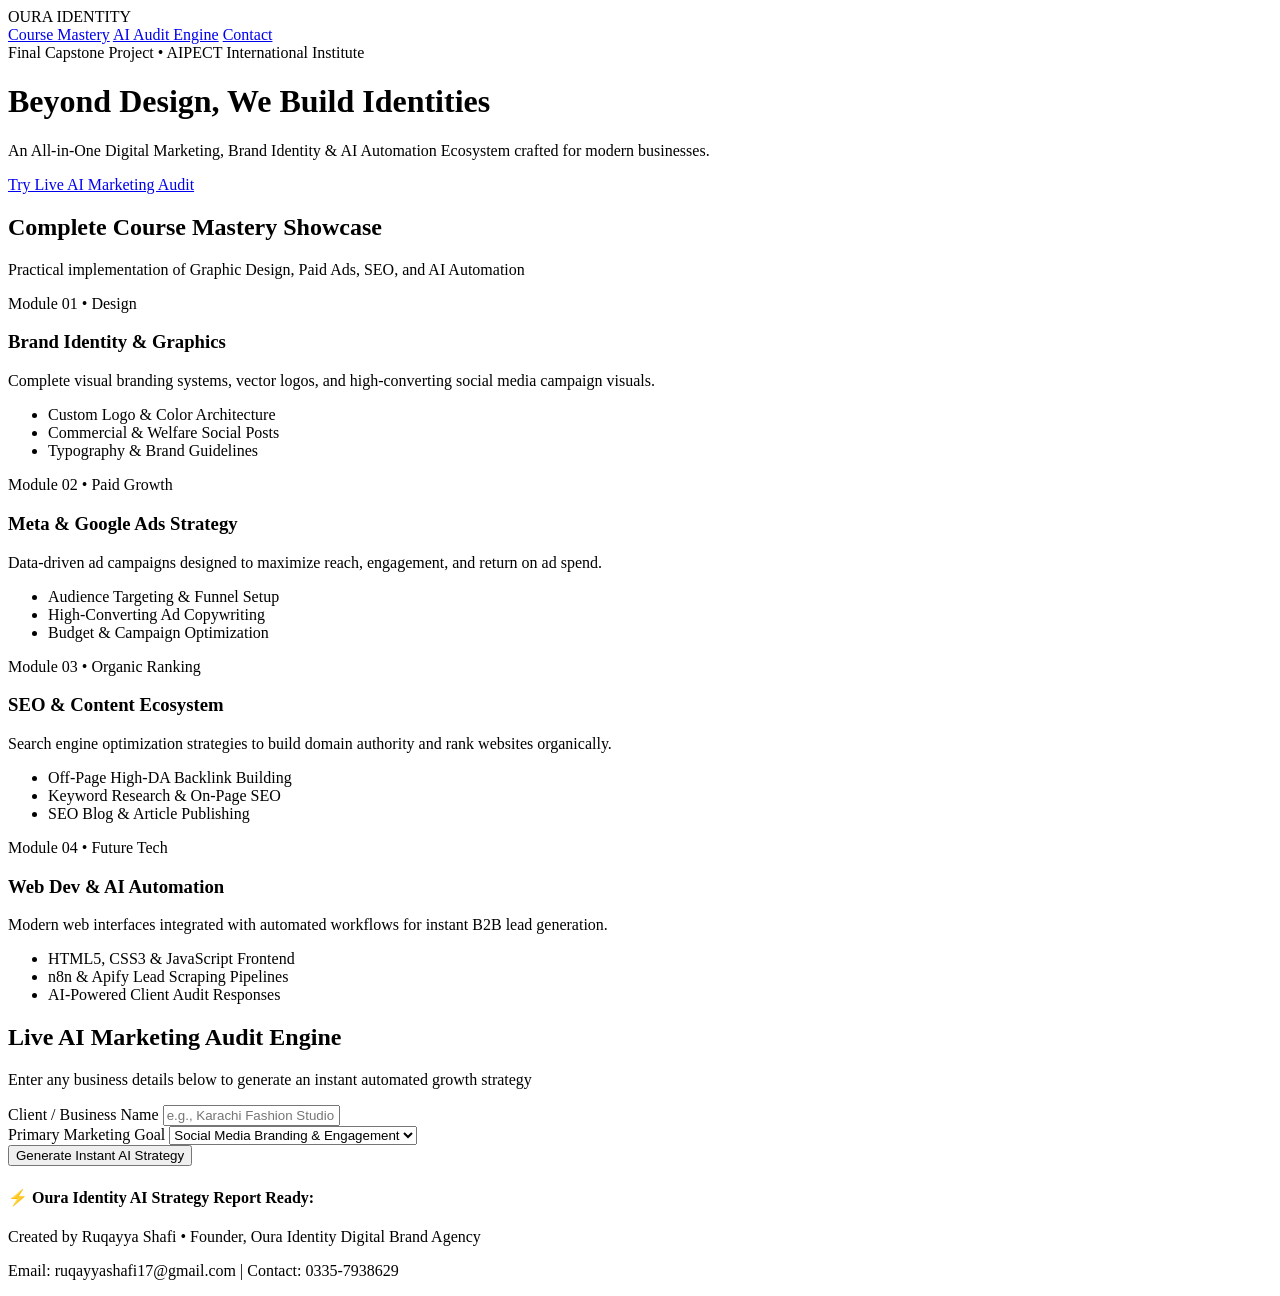
==== index.html @ 6e925e7f "Add initial HTML structure for Oura Identity website This is a complete HTML structure for the Oura " ====
<!DOCTYPE html>
<html lang="en">
<head>
    <meta charset="UTF-8">
    <meta name="viewport" content="width=device-width, initial-scale=1.0">
    <title>Oura Identity | Smart AI & Digital Growth Hub</title>
    <link rel="stylesheet" href="style.css">
</head>
<body>

    <header>
        <div class="logo">OURA <span>IDENTITY</span></div>
        <nav>
            <a href="#modules">Course Mastery</a>
            <a href="#ai-engine">AI Audit Engine</a>
            <a href="#contact">Contact</a>
        </nav>
    </header>

    <div class="hero">
        <div class="badge">Final Capstone Project • AIPECT International Institute</div>
        <h1>Beyond Design, We Build <span>Identities</span></h1>
        <p>An All-in-One Digital Marketing, Brand Identity & AI Automation Ecosystem crafted for modern businesses.</p>
        <a href="#ai-engine" class="btn">Try Live AI Marketing Audit</a>
    </div>

    <section id="modules">
        <div class="section-title">
            <h2>Complete Course Mastery Showcase</h2>
            <p>Practical implementation of Graphic Design, Paid Ads, SEO, and AI Automation</p>
        </div>
        <div class="grid">
            <div class="card">
                <span class="card-tag">Module 01 • Design</span>
                <h3>Brand Identity & Graphics</h3>
                <p>Complete visual branding systems, vector logos, and high-converting social media campaign visuals.</p>
                <ul>
                    <li>Custom Logo & Color Architecture</li>
                    <li>Commercial & Welfare Social Posts</li>
                    <li>Typography & Brand Guidelines</li>
                </ul>
            </div>

            <div class="card">
                <span class="card-tag">Module 02 • Paid Growth</span>
                <h3>Meta & Google Ads Strategy</h3>
                <p>Data-driven ad campaigns designed to maximize reach, engagement, and return on ad spend.</p>
                <ul>
                    <li>Audience Targeting & Funnel Setup</li>
                    <li>High-Converting Ad Copywriting</li>
                    <li>Budget & Campaign Optimization</li>
                </ul>
            </div>

            <div class="card">
                <span class="card-tag">Module 03 • Organic Ranking</span>
                <h3>SEO & Content Ecosystem</h3>
                <p>Search engine optimization strategies to build domain authority and rank websites organically.</p>
                <ul>
                    <li>Off-Page High-DA Backlink Building</li>
                    <li>Keyword Research & On-Page SEO</li>
                    <li>SEO Blog & Article Publishing</li>
                </ul>
            </div>

            <div class="card">
                <span class="card-tag">Module 04 • Future Tech</span>
                <h3>Web Dev & AI Automation</h3>
                <p>Modern web interfaces integrated with automated workflows for instant B2B lead generation.</p>
                <ul>
                    <li>HTML5, CSS3 & JavaScript Frontend</li>
                    <li>n8n & Apify Lead Scraping Pipelines</li>
                    <li>AI-Powered Client Audit Responses</li>
                </ul>
            </div>
        </div>
    </section>

    <section id="ai-engine">
        <div class="section-title">
            <h2>Live AI Marketing Audit Engine</h2>
            <p>Enter any business details below to generate an instant automated growth strategy</p>
        </div>
        <div class="audit-box">
            <form id="auditForm">
                <div class="form-group">
                    <label>Client / Business Name</label>
                    <input type="text" id="bizName" placeholder="e.g., Karachi Fashion Studio" required>
                </div>
                <div class="form-group">
                    <label>Primary Marketing Goal</label>
                    <select id="bizGoal">
                        <option value="Social Media Branding & Engagement">Social Media Branding & Engagement</option>
                        <option value="Google Ranking & SEO Traffic">Google Ranking & SEO Traffic</option>
                        <option value="Lead Generation via Paid Ads">Lead Generation via Paid Ads</option>
                        <option value="AI Workflow & Customer Automation">AI Workflow & Customer Automation</option>
                    </select>
                </div>
                <button type="submit" class="btn full-btn">Generate Instant AI Strategy</button>
            </form>

            <div id="ai-result">
                <h4>⚡ Oura Identity AI Strategy Report Ready:</h4>
                <p id="resultText"></p>
            </div>
        </div>
    </section>

    <footer id="contact">
        <p>Created by <span>Ruqayya Shafi</span> • Founder, Oura Identity Digital Brand Agency</p>
        <p class="footer-sub">Email: ruqayyashafi17@gmail.com | Contact: 0335-7938629</p>
    </footer>

    <script src="script.js"></script>
</body>
</html>
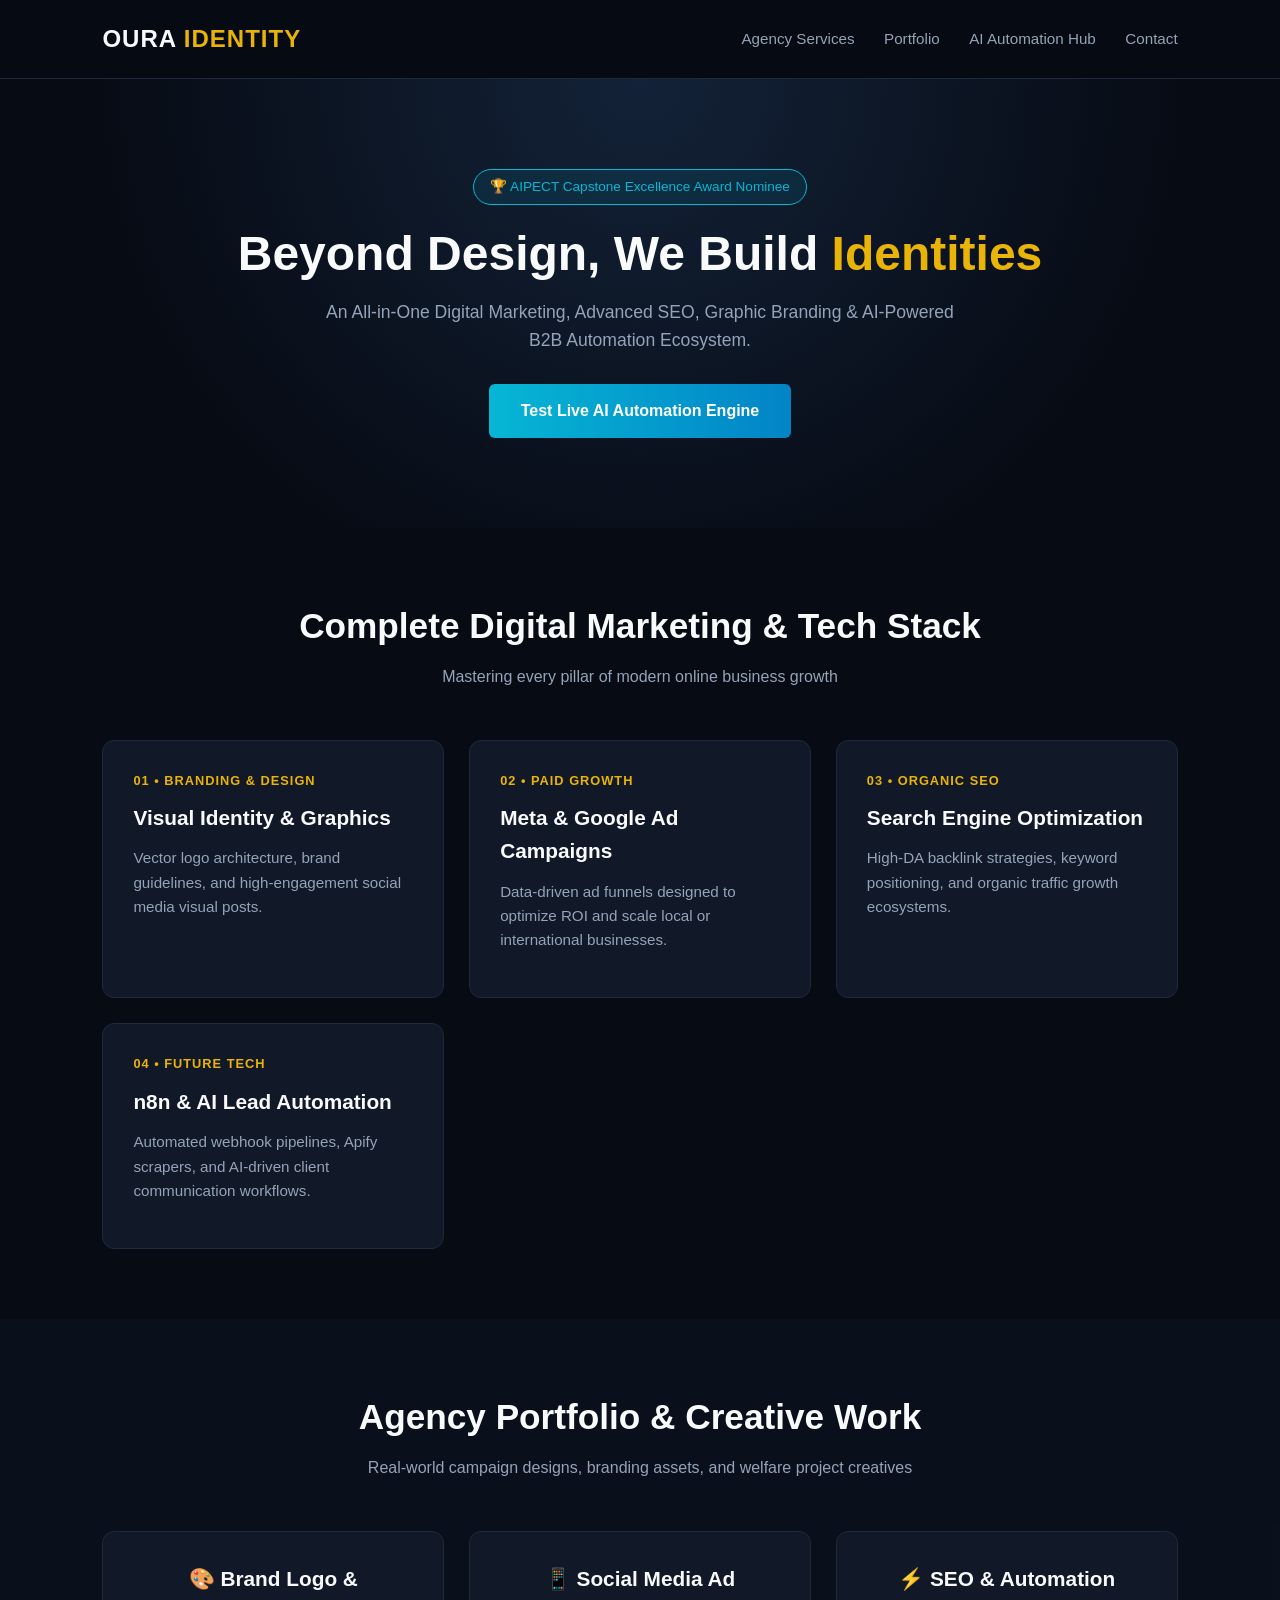
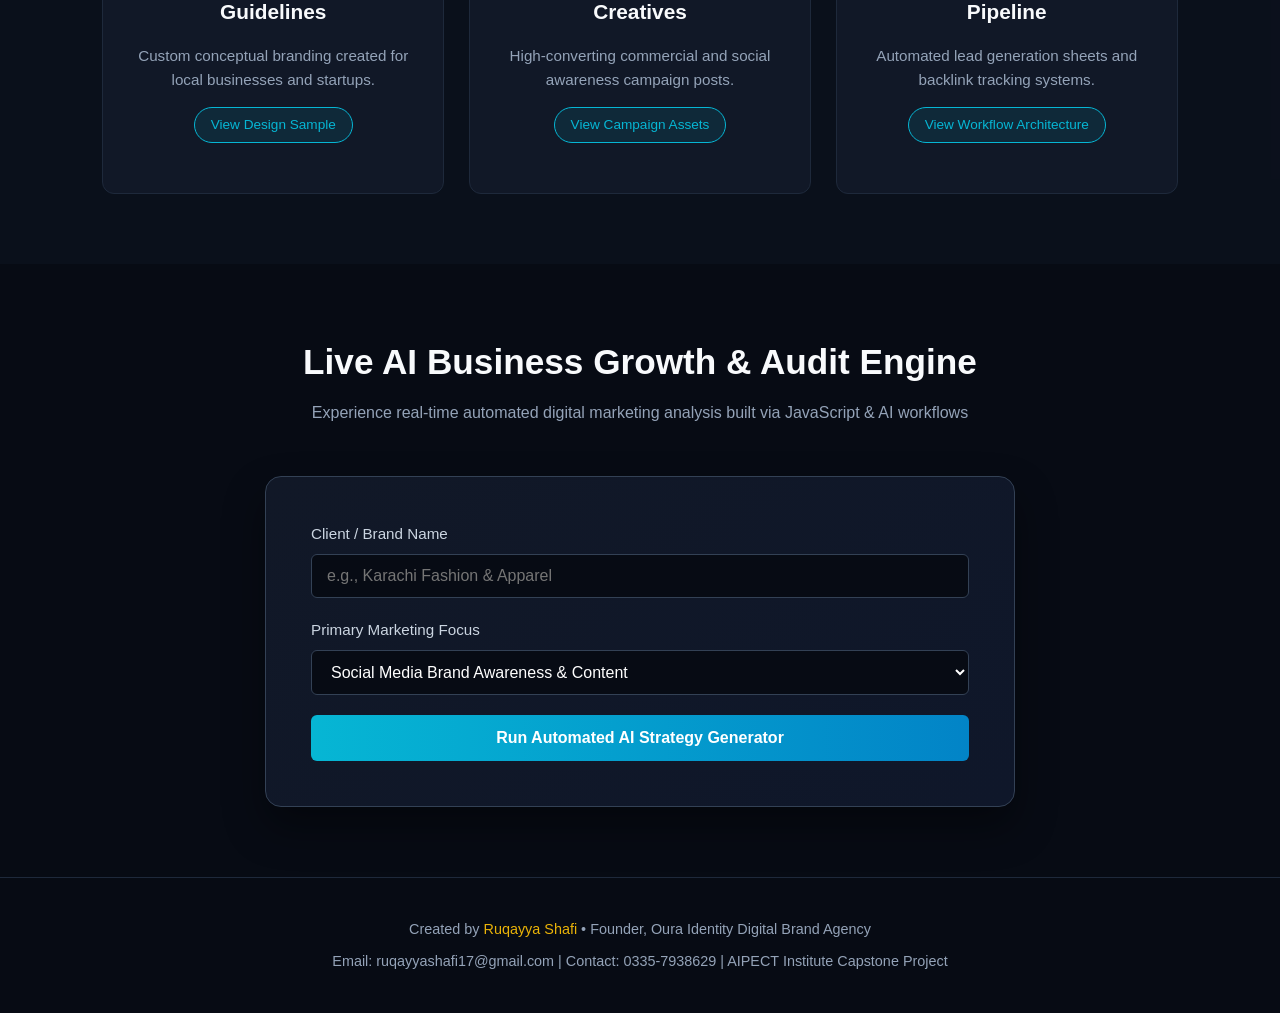
==== commit b842bfc6: "Revise index.html for updated branding and services" ====
--- a/index.html
+++ b/index.html
@@ -11,96 +11,101 @@
     <header>
         <div class="logo">OURA <span>IDENTITY</span></div>
         <nav>
-            <a href="#modules">Course Mastery</a>
-            <a href="#ai-engine">AI Audit Engine</a>
+            <a href="#services">Agency Services</a>
+            <a href="#portfolio">Portfolio</a>
+            <a href="#ai-engine">AI Automation Hub</a>
             <a href="#contact">Contact</a>
         </nav>
     </header>
 
     <div class="hero">
-        <div class="badge">Final Capstone Project • AIPECT International Institute</div>
+        <div class="badge">🏆 AIPECT Capstone Excellence Award Nominee</div>
         <h1>Beyond Design, We Build <span>Identities</span></h1>
-        <p>An All-in-One Digital Marketing, Brand Identity & AI Automation Ecosystem crafted for modern businesses.</p>
-        <a href="#ai-engine" class="btn">Try Live AI Marketing Audit</a>
+        <p>An All-in-One Digital Marketing, Advanced SEO, Graphic Branding & AI-Powered B2B Automation Ecosystem.</p>
+        <a href="#ai-engine" class="btn">Test Live AI Automation Engine</a>
     </div>
 
-    <section id="modules">
+    <!-- Services / Course Mastery Section -->
+    <section id="services">
         <div class="section-title">
-            <h2>Complete Course Mastery Showcase</h2>
-            <p>Practical implementation of Graphic Design, Paid Ads, SEO, and AI Automation</p>
+            <h2>Complete Digital Marketing & Tech Stack</h2>
+            <p>Mastering every pillar of modern online business growth</p>
         </div>
         <div class="grid">
             <div class="card">
-                <span class="card-tag">Module 01 • Design</span>
-                <h3>Brand Identity & Graphics</h3>
-                <p>Complete visual branding systems, vector logos, and high-converting social media campaign visuals.</p>
-                <ul>
-                    <li>Custom Logo & Color Architecture</li>
-                    <li>Commercial & Welfare Social Posts</li>
-                    <li>Typography & Brand Guidelines</li>
-                </ul>
+                <span class="card-tag">01 • Branding & Design</span>
+                <h3>Visual Identity & Graphics</h3>
+                <p>Vector logo architecture, brand guidelines, and high-engagement social media visual posts.</p>
             </div>
-
             <div class="card">
-                <span class="card-tag">Module 02 • Paid Growth</span>
-                <h3>Meta & Google Ads Strategy</h3>
-                <p>Data-driven ad campaigns designed to maximize reach, engagement, and return on ad spend.</p>
-                <ul>
-                    <li>Audience Targeting & Funnel Setup</li>
-                    <li>High-Converting Ad Copywriting</li>
-                    <li>Budget & Campaign Optimization</li>
-                </ul>
+                <span class="card-tag">02 • Paid Growth</span>
+                <h3>Meta & Google Ad Campaigns</h3>
+                <p>Data-driven ad funnels designed to optimize ROI and scale local or international businesses.</p>
             </div>
-
             <div class="card">
-                <span class="card-tag">Module 03 • Organic Ranking</span>
-                <h3>SEO & Content Ecosystem</h3>
-                <p>Search engine optimization strategies to build domain authority and rank websites organically.</p>
-                <ul>
-                    <li>Off-Page High-DA Backlink Building</li>
-                    <li>Keyword Research & On-Page SEO</li>
-                    <li>SEO Blog & Article Publishing</li>
-                </ul>
+                <span class="card-tag">03 • Organic SEO</span>
+                <h3>Search Engine Optimization</h3>
+                <p>High-DA backlink strategies, keyword positioning, and organic traffic growth ecosystems.</p>
             </div>
-
             <div class="card">
-                <span class="card-tag">Module 04 • Future Tech</span>
-                <h3>Web Dev & AI Automation</h3>
-                <p>Modern web interfaces integrated with automated workflows for instant B2B lead generation.</p>
-                <ul>
-                    <li>HTML5, CSS3 & JavaScript Frontend</li>
-                    <li>n8n & Apify Lead Scraping Pipelines</li>
-                    <li>AI-Powered Client Audit Responses</li>
-                </ul>
+                <span class="card-tag">04 • Future Tech</span>
+                <h3>n8n & AI Lead Automation</h3>
+                <p>Automated webhook pipelines, Apify scrapers, and AI-driven client communication workflows.</p>
             </div>
         </div>
     </section>
 
+    <!-- Portfolio Showcase Section -->
+    <section id="portfolio" style="background: rgba(17, 24, 39, 0.4);">
+        <div class="section-title">
+            <h2>Agency Portfolio & Creative Work</h2>
+            <p>Real-world campaign designs, branding assets, and welfare project creatives</p>
+        </div>
+        <div class="grid">
+            <div class="card" style="text-align: center;">
+                <h3>🎨 Brand Logo & Guidelines</h3>
+                <p style="margin: 15px 0;">Custom conceptual branding created for local businesses and startups.</p>
+                <span class="badge">View Design Sample</span>
+            </div>
+            <div class="card" style="text-align: center;">
+                <h3>📱 Social Media Ad Creatives</h3>
+                <p style="margin: 15px 0;">High-converting commercial and social awareness campaign posts.</p>
+                <span class="badge">View Campaign Assets</span>
+            </div>
+            <div class="card" style="text-align: center;">
+                <h3>⚡ SEO & Automation Pipeline</h3>
+                <p style="margin: 15px 0;">Automated lead generation sheets and backlink tracking systems.</p>
+                <span class="badge">View Workflow Architecture</span>
+            </div>
+        </div>
+    </section>
+
+    <!-- Interactive AI & Marketing Calculator Section -->
     <section id="ai-engine">
         <div class="section-title">
-            <h2>Live AI Marketing Audit Engine</h2>
-            <p>Enter any business details below to generate an instant automated growth strategy</p>
+            <h2>Live AI Business Growth & Audit Engine</h2>
+            <p>Experience real-time automated digital marketing analysis built via JavaScript & AI workflows</p>
         </div>
         <div class="audit-box">
             <form id="auditForm">
                 <div class="form-group">
-                    <label>Client / Business Name</label>
-                    <input type="text" id="bizName" placeholder="e.g., Karachi Fashion Studio" required>
+                    <label>Client / Brand Name</label>
+                    <input type="text" id="bizName" placeholder="e.g., Karachi Fashion & Apparel" required>
                 </div>
                 <div class="form-group">
-                    <label>Primary Marketing Goal</label>
+                    <label>Primary Marketing Focus</label>
                     <select id="bizGoal">
-                        <option value="Social Media Branding & Engagement">Social Media Branding & Engagement</option>
-                        <option value="Google Ranking & SEO Traffic">Google Ranking & SEO Traffic</option>
-                        <option value="Lead Generation via Paid Ads">Lead Generation via Paid Ads</option>
-                        <option value="AI Workflow & Customer Automation">AI Workflow & Customer Automation</option>
+                        <option value="Social Media Brand Awareness & Content">Social Media Brand Awareness & Content</option>
+                        <option value="Google Ranking & SEO Backlink Growth">Google Ranking & SEO Backlink Growth</option>
+                        <option value="Meta Paid Ads & Direct Lead Generation">Meta Paid Ads & Direct Lead Generation</option>
+                        <option value="Full AI Automation & CRM Integration">Full AI Automation & CRM Integration</option>
                     </select>
                 </div>
-                <button type="submit" class="btn full-btn">Generate Instant AI Strategy</button>
+                <button type="submit" class="btn full-btn">Run Automated AI Strategy Generator</button>
             </form>
 
             <div id="ai-result">
-                <h4>⚡ Oura Identity AI Strategy Report Ready:</h4>
+                <h4>⚡ Oura Identity Automated Strategy Report:</h4>
                 <p id="resultText"></p>
             </div>
         </div>
@@ -108,7 +113,7 @@
 
     <footer id="contact">
         <p>Created by <span>Ruqayya Shafi</span> • Founder, Oura Identity Digital Brand Agency</p>
-        <p class="footer-sub">Email: ruqayyashafi17@gmail.com | Contact: 0335-7938629</p>
+        <p class="footer-sub">Email: ruqayyashafi17@gmail.com | Contact: 0335-7938629 | AIPECT Institute Capstone Project</p>
     </footer>
 
     <script src="script.js"></script>
--- a/style.css
+++ b/style.css
@@ -0,0 +1,262 @@
+:root {
+    --bg-dark: #070b14;
+    --card-bg: #111827;
+    --accent-cyan: #06b6d4;
+    --accent-gold: #eab308;
+    --text-light: #f8fafc;
+    --text-muted: #94a3b8;
+}
+
+* {
+    margin: 0;
+    padding: 0;
+    box-sizing: border-box;
+    font-family: 'Segoe UI', Tahoma, Geneva, Verdana, sans-serif;
+}
+
+body {
+    background-color: var(--bg-dark);
+    color: var(--text-light);
+    line-height: 1.6;
+}
+
+/* Navbar */
+header {
+    background: rgba(7, 11, 20, 0.95);
+    padding: 20px 8%;
+    display: flex;
+    justify-content: space-between;
+    align-items: center;
+    border-bottom: 1px solid #1e293b;
+    position: sticky;
+    top: 0;
+    z-index: 100;
+}
+
+.logo {
+    font-size: 1.5rem;
+    font-weight: bold;
+    color: var(--text-light);
+    letter-spacing: 1px;
+}
+
+.logo span {
+    color: var(--accent-gold);
+}
+
+nav a {
+    color: var(--text-muted);
+    text-decoration: none;
+    margin-left: 25px;
+    font-size: 0.95rem;
+    transition: 0.3s;
+}
+
+nav a:hover {
+    color: var(--accent-cyan);
+}
+
+/* Hero Section */
+.hero {
+    text-align: center;
+    padding: 90px 10%;
+    background: radial-gradient(circle at top, #132238 0%, var(--bg-dark) 70%);
+}
+
+.badge {
+    display: inline-block;
+    padding: 6px 16px;
+    background: rgba(6, 182, 212, 0.1);
+    border: 1px solid var(--accent-cyan);
+    color: var(--accent-cyan);
+    border-radius: 20px;
+    font-size: 0.85rem;
+    margin-bottom: 20px;
+}
+
+.hero h1 {
+    font-size: 3rem;
+    margin-bottom: 15px;
+    line-height: 1.2;
+}
+
+.hero h1 span {
+    color: var(--accent-gold);
+}
+
+.hero p {
+    color: var(--text-muted);
+    max-width: 650px;
+    margin: 0 auto 30px;
+    font-size: 1.1rem;
+}
+
+.btn {
+    display: inline-block;
+    padding: 14px 32px;
+    background: linear-gradient(90deg, var(--accent-cyan), #0284c7);
+    color: #fff;
+    text-decoration: none;
+    border-radius: 6px;
+    font-weight: bold;
+    transition: 0.3s;
+    border: none;
+    cursor: pointer;
+    font-size: 1rem;
+}
+
+.btn:hover {
+    transform: translateY(-2px);
+    box-shadow: 0 8px 20px rgba(6, 182, 212, 0.3);
+}
+
+.full-btn {
+    width: 100%;
+}
+
+/* Section Common */
+section {
+    padding: 70px 8%;
+}
+
+.section-title {
+    text-align: center;
+    margin-bottom: 50px;
+}
+
+.section-title h2 {
+    font-size: 2.2rem;
+    margin-bottom: 10px;
+}
+
+.section-title p {
+    color: var(--text-muted);
+}
+
+/* Course Mastery Grid */
+.grid {
+    display: grid;
+    grid-template-columns: repeat(auto-fit, minmax(280px, 1fr));
+    gap: 25px;
+}
+
+.card {
+    background: var(--card-bg);
+    padding: 30px;
+    border-radius: 12px;
+    border: 1px solid #1e293b;
+    transition: 0.3s;
+}
+
+.card:hover {
+    border-color: var(--accent-cyan);
+    transform: translateY(-5px);
+}
+
+.card-tag {
+    color: var(--accent-gold);
+    font-size: 0.8rem;
+    font-weight: bold;
+    text-transform: uppercase;
+    letter-spacing: 1px;
+    margin-bottom: 10px;
+    display: block;
+}
+
+.card h3 {
+    font-size: 1.3rem;
+    margin-bottom: 12px;
+}
+
+.card p {
+    color: var(--text-muted);
+    font-size: 0.95rem;
+    margin-bottom: 15px;
+}
+
+.card ul {
+    list-style: none;
+    color: #cbd5e1;
+    font-size: 0.9rem;
+}
+
+.card ul li::before {
+    content: "✓ ";
+    color: var(--accent-cyan);
+    font-weight: bold;
+}
+
+/* AI Audit Interactive Section */
+.audit-box {
+    background: linear-gradient(145deg, #111827, #0f172a);
+    border: 1px solid #334155;
+    border-radius: 16px;
+    padding: 45px;
+    max-width: 750px;
+    margin: 0 auto;
+    box-shadow: 0 20px 40px rgba(0, 0, 0, 0.4);
+}
+
+.form-group {
+    margin-bottom: 20px;
+}
+
+.form-group label {
+    display: block;
+    margin-bottom: 8px;
+    color: #cbd5e1;
+    font-size: 0.95rem;
+}
+
+.form-group input,
+.form-group select {
+    width: 100%;
+    padding: 12px 15px;
+    background: #070b14;
+    border: 1px solid #334155;
+    border-radius: 6px;
+    color: #fff;
+    font-size: 1rem;
+}
+
+.form-group input:focus,
+.form-group select:focus {
+    outline: none;
+    border-color: var(--accent-cyan);
+}
+
+#ai-result {
+    display: none;
+    margin-top: 25px;
+    padding: 20px;
+    background: rgba(6, 182, 212, 0.1);
+    border-left: 4px solid var(--accent-cyan);
+    border-radius: 6px;
+}
+
+#ai-result h4 {
+    color: var(--accent-cyan);
+    margin-bottom: 8px;
+}
+
+#resultText {
+    color: #e2e8f0;
+    font-size: 0.95rem;
+}
+
+/* Footer */
+footer {
+    text-align: center;
+    padding: 40px 8%;
+    border-top: 1px solid #1e293b;
+    color: var(--text-muted);
+    font-size: 0.9rem;
+}
+
+footer span {
+    color: var(--accent-gold);
+}
+
+.footer-sub {
+    margin-top: 8px;
+}
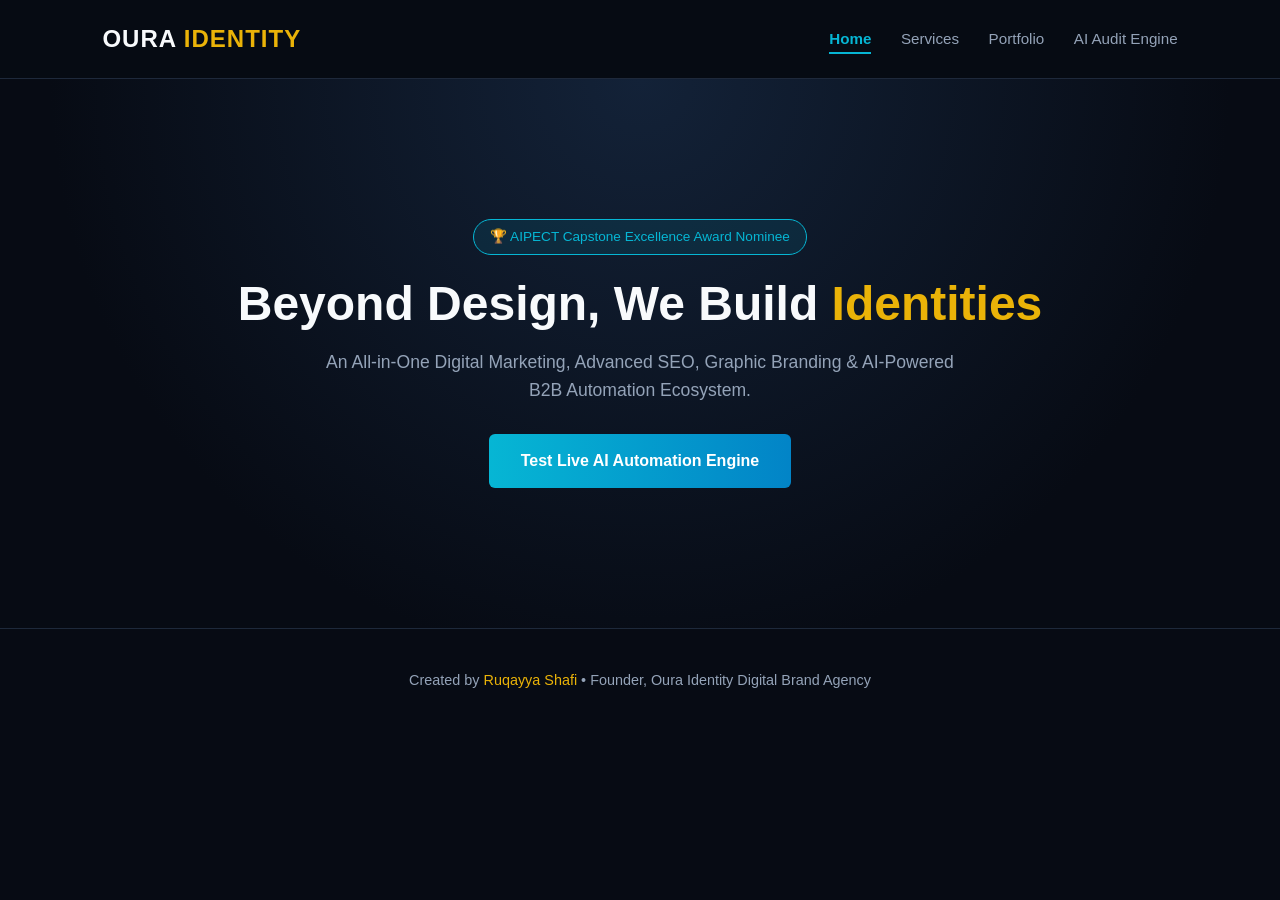
==== commit 1325c42f: "Update title and navigation links in index.html" ====
--- a/index.html
+++ b/index.html
@@ -3,119 +3,29 @@
 <head>
     <meta charset="UTF-8">
     <meta name="viewport" content="width=device-width, initial-scale=1.0">
-    <title>Oura Identity | Smart AI & Digital Growth Hub</title>
+    <title>Oura Identity | Home</title>
     <link rel="stylesheet" href="style.css">
 </head>
 <body>
-
     <header>
         <div class="logo">OURA <span>IDENTITY</span></div>
         <nav>
-            <a href="#services">Agency Services</a>
-            <a href="#portfolio">Portfolio</a>
-            <a href="#ai-engine">AI Automation Hub</a>
-            <a href="#contact">Contact</a>
+            <a href="index.html" class="active">Home</a>
+            <a href="services.html">Services</a>
+            <a href="portfolio.html">Portfolio</a>
+            <a href="ai-audit.html">AI Audit Engine</a>
         </nav>
     </header>
 
-    <div class="hero">
+    <div class="hero" style="padding: 140px 10%;">
         <div class="badge">🏆 AIPECT Capstone Excellence Award Nominee</div>
         <h1>Beyond Design, We Build <span>Identities</span></h1>
         <p>An All-in-One Digital Marketing, Advanced SEO, Graphic Branding & AI-Powered B2B Automation Ecosystem.</p>
-        <a href="#ai-engine" class="btn">Test Live AI Automation Engine</a>
+        <a href="ai-audit.html" class="btn">Test Live AI Automation Engine</a>
     </div>
 
-    <!-- Services / Course Mastery Section -->
-    <section id="services">
-        <div class="section-title">
-            <h2>Complete Digital Marketing & Tech Stack</h2>
-            <p>Mastering every pillar of modern online business growth</p>
-        </div>
-        <div class="grid">
-            <div class="card">
-                <span class="card-tag">01 • Branding & Design</span>
-                <h3>Visual Identity & Graphics</h3>
-                <p>Vector logo architecture, brand guidelines, and high-engagement social media visual posts.</p>
-            </div>
-            <div class="card">
-                <span class="card-tag">02 • Paid Growth</span>
-                <h3>Meta & Google Ad Campaigns</h3>
-                <p>Data-driven ad funnels designed to optimize ROI and scale local or international businesses.</p>
-            </div>
-            <div class="card">
-                <span class="card-tag">03 • Organic SEO</span>
-                <h3>Search Engine Optimization</h3>
-                <p>High-DA backlink strategies, keyword positioning, and organic traffic growth ecosystems.</p>
-            </div>
-            <div class="card">
-                <span class="card-tag">04 • Future Tech</span>
-                <h3>n8n & AI Lead Automation</h3>
-                <p>Automated webhook pipelines, Apify scrapers, and AI-driven client communication workflows.</p>
-            </div>
-        </div>
-    </section>
-
-    <!-- Portfolio Showcase Section -->
-    <section id="portfolio" style="background: rgba(17, 24, 39, 0.4);">
-        <div class="section-title">
-            <h2>Agency Portfolio & Creative Work</h2>
-            <p>Real-world campaign designs, branding assets, and welfare project creatives</p>
-        </div>
-        <div class="grid">
-            <div class="card" style="text-align: center;">
-                <h3>🎨 Brand Logo & Guidelines</h3>
-                <p style="margin: 15px 0;">Custom conceptual branding created for local businesses and startups.</p>
-                <span class="badge">View Design Sample</span>
-            </div>
-            <div class="card" style="text-align: center;">
-                <h3>📱 Social Media Ad Creatives</h3>
-                <p style="margin: 15px 0;">High-converting commercial and social awareness campaign posts.</p>
-                <span class="badge">View Campaign Assets</span>
-            </div>
-            <div class="card" style="text-align: center;">
-                <h3>⚡ SEO & Automation Pipeline</h3>
-                <p style="margin: 15px 0;">Automated lead generation sheets and backlink tracking systems.</p>
-                <span class="badge">View Workflow Architecture</span>
-            </div>
-        </div>
-    </section>
-
-    <!-- Interactive AI & Marketing Calculator Section -->
-    <section id="ai-engine">
-        <div class="section-title">
-            <h2>Live AI Business Growth & Audit Engine</h2>
-            <p>Experience real-time automated digital marketing analysis built via JavaScript & AI workflows</p>
-        </div>
-        <div class="audit-box">
-            <form id="auditForm">
-                <div class="form-group">
-                    <label>Client / Brand Name</label>
-                    <input type="text" id="bizName" placeholder="e.g., Karachi Fashion & Apparel" required>
-                </div>
-                <div class="form-group">
-                    <label>Primary Marketing Focus</label>
-                    <select id="bizGoal">
-                        <option value="Social Media Brand Awareness & Content">Social Media Brand Awareness & Content</option>
-                        <option value="Google Ranking & SEO Backlink Growth">Google Ranking & SEO Backlink Growth</option>
-                        <option value="Meta Paid Ads & Direct Lead Generation">Meta Paid Ads & Direct Lead Generation</option>
-                        <option value="Full AI Automation & CRM Integration">Full AI Automation & CRM Integration</option>
-                    </select>
-                </div>
-                <button type="submit" class="btn full-btn">Run Automated AI Strategy Generator</button>
-            </form>
-
-            <div id="ai-result">
-                <h4>⚡ Oura Identity Automated Strategy Report:</h4>
-                <p id="resultText"></p>
-            </div>
-        </div>
-    </section>
-
-    <footer id="contact">
+    <footer>
         <p>Created by <span>Ruqayya Shafi</span> • Founder, Oura Identity Digital Brand Agency</p>
-        <p class="footer-sub">Email: ruqayyashafi17@gmail.com | Contact: 0335-7938629 | AIPECT Institute Capstone Project</p>
     </footer>
-
-    <script src="script.js"></script>
 </body>
 </html>
--- a/style.css
+++ b/style.css
@@ -7,256 +7,55 @@
     --text-muted: #94a3b8;
 }
 
-* {
-    margin: 0;
-    padding: 0;
-    box-sizing: border-box;
-    font-family: 'Segoe UI', Tahoma, Geneva, Verdana, sans-serif;
+* { margin: 0; padding: 0; box-sizing: border-box; font-family: 'Segoe UI', Tahoma, Geneva, Verdana, sans-serif; }
+body { background-color: var(--bg-dark); color: var(--text-light); line-height: 1.6; }
+
+header { background: rgba(7, 11, 20, 0.95); padding: 20px 8%; display: flex; justify-content: space-between; align-items: center; border-bottom: 1px solid #1e293b; position: sticky; top: 0; z-index: 100; }
+.logo { font-size: 1.5rem; font-weight: bold; color: var(--text-light); letter-spacing: 1px; }
+.logo span { color: var(--accent-gold); }
+nav a { color: var(--text-muted); text-decoration: none; margin-left: 25px; font-size: 0.95rem; transition: 0.3s; }
+nav a:hover { color: var(--accent-cyan); }
+
+.hero { text-align: center; padding: 90px 10%; background: radial-gradient(circle at top, #132238 0%, var(--bg-dark) 70%); }
+.badge { display: inline-block; padding: 6px 16px; background: rgba(6, 182, 212, 0.1); border: 1px solid var(--accent-cyan); color: var(--accent-cyan); border-radius: 20px; font-size: 0.85rem; margin-bottom: 20px; }
+.hero h1 { font-size: 3rem; margin-bottom: 15px; line-height: 1.2; }
+.hero h1 span { color: var(--accent-gold); }
+.hero p { color: var(--text-muted); max-width: 650px; margin: 0 auto 30px; font-size: 1.1rem; }
+
+.btn { display: inline-block; padding: 14px 32px; background: linear-gradient(90deg, var(--accent-cyan), #0284c7); color: #fff; text-decoration: none; border-radius: 6px; font-weight: bold; transition: 0.3s; border: none; cursor: pointer; font-size: 1rem; }
+.btn:hover { transform: translateY(-2px); box-shadow: 0 8px 20px rgba(6, 182, 212, 0.3); }
+.full-btn { width: 100%; }
+
+section { padding: 70px 8%; }
+.section-title { text-align: center; margin-bottom: 50px; }
+.section-title h2 { font-size: 2.2rem; margin-bottom: 10px; }
+.section-title p { color: var(--text-muted); }
+
+.grid { display: grid; grid-template-columns: repeat(auto-fit, minmax(260px, 1fr)); gap: 25px; }
+.card { background: var(--card-bg); padding: 30px; border-radius: 12px; border: 1px solid #1e293b; transition: 0.3s; }
+.card:hover { border-color: var(--accent-cyan); transform: translateY(-5px); }
+.card-tag { color: var(--accent-gold); font-size: 0.8rem; font-weight: bold; text-transform: uppercase; letter-spacing: 1px; margin-bottom: 10px; display: block; }
+.card h3 { font-size: 1.3rem; margin-bottom: 12px; }
+.card p { color: var(--text-muted); font-size: 0.95rem; }
+
+.audit-box { background: linear-gradient(145deg, #111827, #0f172a); border: 1px solid #334155; border-radius: 16px; padding: 45px; max-width: 750px; margin: 0 auto; box-shadow: 0 20px 40px rgba(0,0,0,0.4); }
+.form-group { margin-bottom: 20px; }
+.form-group label { display: block; margin-bottom: 8px; color: #cbd5e1; font-size: 0.95rem; }
+.form-group input, .form-group select { width: 100%; padding: 12px 15px; background: #070b14; border: 1px solid #334155; border-radius: 6px; color: #fff; font-size: 1rem; }
+.form-group input:focus, .form-group select:focus { outline: none; border-color: var(--accent-cyan); }
+
+#ai-result { display: none; margin-top: 25px; padding: 20px; background: rgba(6, 182, 212, 0.1); border-left: 4px solid var(--accent-cyan); border-radius: 6px; }
+#ai-result h4 { color: var(--accent-cyan); margin-bottom: 8px; }
+#resultText { color: #e2e8f0; font-size: 0.95rem; }
+
+footer { text-align: center; padding: 40px 8%; border-top: 1px solid #1e293b; color: var(--text-muted); font-size: 0.9rem; }
+footer span { color: var(--accent-gold); }
+.footer-sub { margin-top: 8px; }
+
+/* Active Page Indicator */
+nav a.active {
+    color: var(--accent-cyan);
+    border-bottom: 2px solid var(--accent-cyan);
+    padding-bottom: 5px;
+    font-weight: 600;
 }
-
-body {
-    background-color: var(--bg-dark);
-    color: var(--text-light);
-    line-height: 1.6;
-}
-
-/* Navbar */
-header {
-    background: rgba(7, 11, 20, 0.95);
-    padding: 20px 8%;
-    display: flex;
-    justify-content: space-between;
-    align-items: center;
-    border-bottom: 1px solid #1e293b;
-    position: sticky;
-    top: 0;
-    z-index: 100;
-}
-
-.logo {
-    font-size: 1.5rem;
-    font-weight: bold;
-    color: var(--text-light);
-    letter-spacing: 1px;
-}
-
-.logo span {
-    color: var(--accent-gold);
-}
-
-nav a {
-    color: var(--text-muted);
-    text-decoration: none;
-    margin-left: 25px;
-    font-size: 0.95rem;
-    transition: 0.3s;
-}
-
-nav a:hover {
-    color: var(--accent-cyan);
-}
-
-/* Hero Section */
-.hero {
-    text-align: center;
-    padding: 90px 10%;
-    background: radial-gradient(circle at top, #132238 0%, var(--bg-dark) 70%);
-}
-
-.badge {
-    display: inline-block;
-    padding: 6px 16px;
-    background: rgba(6, 182, 212, 0.1);
-    border: 1px solid var(--accent-cyan);
-    color: var(--accent-cyan);
-    border-radius: 20px;
-    font-size: 0.85rem;
-    margin-bottom: 20px;
-}
-
-.hero h1 {
-    font-size: 3rem;
-    margin-bottom: 15px;
-    line-height: 1.2;
-}
-
-.hero h1 span {
-    color: var(--accent-gold);
-}
-
-.hero p {
-    color: var(--text-muted);
-    max-width: 650px;
-    margin: 0 auto 30px;
-    font-size: 1.1rem;
-}
-
-.btn {
-    display: inline-block;
-    padding: 14px 32px;
-    background: linear-gradient(90deg, var(--accent-cyan), #0284c7);
-    color: #fff;
-    text-decoration: none;
-    border-radius: 6px;
-    font-weight: bold;
-    transition: 0.3s;
-    border: none;
-    cursor: pointer;
-    font-size: 1rem;
-}
-
-.btn:hover {
-    transform: translateY(-2px);
-    box-shadow: 0 8px 20px rgba(6, 182, 212, 0.3);
-}
-
-.full-btn {
-    width: 100%;
-}
-
-/* Section Common */
-section {
-    padding: 70px 8%;
-}
-
-.section-title {
-    text-align: center;
-    margin-bottom: 50px;
-}
-
-.section-title h2 {
-    font-size: 2.2rem;
-    margin-bottom: 10px;
-}
-
-.section-title p {
-    color: var(--text-muted);
-}
-
-/* Course Mastery Grid */
-.grid {
-    display: grid;
-    grid-template-columns: repeat(auto-fit, minmax(280px, 1fr));
-    gap: 25px;
-}
-
-.card {
-    background: var(--card-bg);
-    padding: 30px;
-    border-radius: 12px;
-    border: 1px solid #1e293b;
-    transition: 0.3s;
-}
-
-.card:hover {
-    border-color: var(--accent-cyan);
-    transform: translateY(-5px);
-}
-
-.card-tag {
-    color: var(--accent-gold);
-    font-size: 0.8rem;
-    font-weight: bold;
-    text-transform: uppercase;
-    letter-spacing: 1px;
-    margin-bottom: 10px;
-    display: block;
-}
-
-.card h3 {
-    font-size: 1.3rem;
-    margin-bottom: 12px;
-}
-
-.card p {
-    color: var(--text-muted);
-    font-size: 0.95rem;
-    margin-bottom: 15px;
-}
-
-.card ul {
-    list-style: none;
-    color: #cbd5e1;
-    font-size: 0.9rem;
-}
-
-.card ul li::before {
-    content: "✓ ";
-    color: var(--accent-cyan);
-    font-weight: bold;
-}
-
-/* AI Audit Interactive Section */
-.audit-box {
-    background: linear-gradient(145deg, #111827, #0f172a);
-    border: 1px solid #334155;
-    border-radius: 16px;
-    padding: 45px;
-    max-width: 750px;
-    margin: 0 auto;
-    box-shadow: 0 20px 40px rgba(0, 0, 0, 0.4);
-}
-
-.form-group {
-    margin-bottom: 20px;
-}
-
-.form-group label {
-    display: block;
-    margin-bottom: 8px;
-    color: #cbd5e1;
-    font-size: 0.95rem;
-}
-
-.form-group input,
-.form-group select {
-    width: 100%;
-    padding: 12px 15px;
-    background: #070b14;
-    border: 1px solid #334155;
-    border-radius: 6px;
-    color: #fff;
-    font-size: 1rem;
-}
-
-.form-group input:focus,
-.form-group select:focus {
-    outline: none;
-    border-color: var(--accent-cyan);
-}
-
-#ai-result {
-    display: none;
-    margin-top: 25px;
-    padding: 20px;
-    background: rgba(6, 182, 212, 0.1);
-    border-left: 4px solid var(--accent-cyan);
-    border-radius: 6px;
-}
-
-#ai-result h4 {
-    color: var(--accent-cyan);
-    margin-bottom: 8px;
-}
-
-#resultText {
-    color: #e2e8f0;
-    font-size: 0.95rem;
-}
-
-/* Footer */
-footer {
-    text-align: center;
-    padding: 40px 8%;
-    border-top: 1px solid #1e293b;
-    color: var(--text-muted);
-    font-size: 0.9rem;
-}
-
-footer span {
-    color: var(--accent-gold);
-}
-
-.footer-sub {
-    margin-top: 8px;
-}
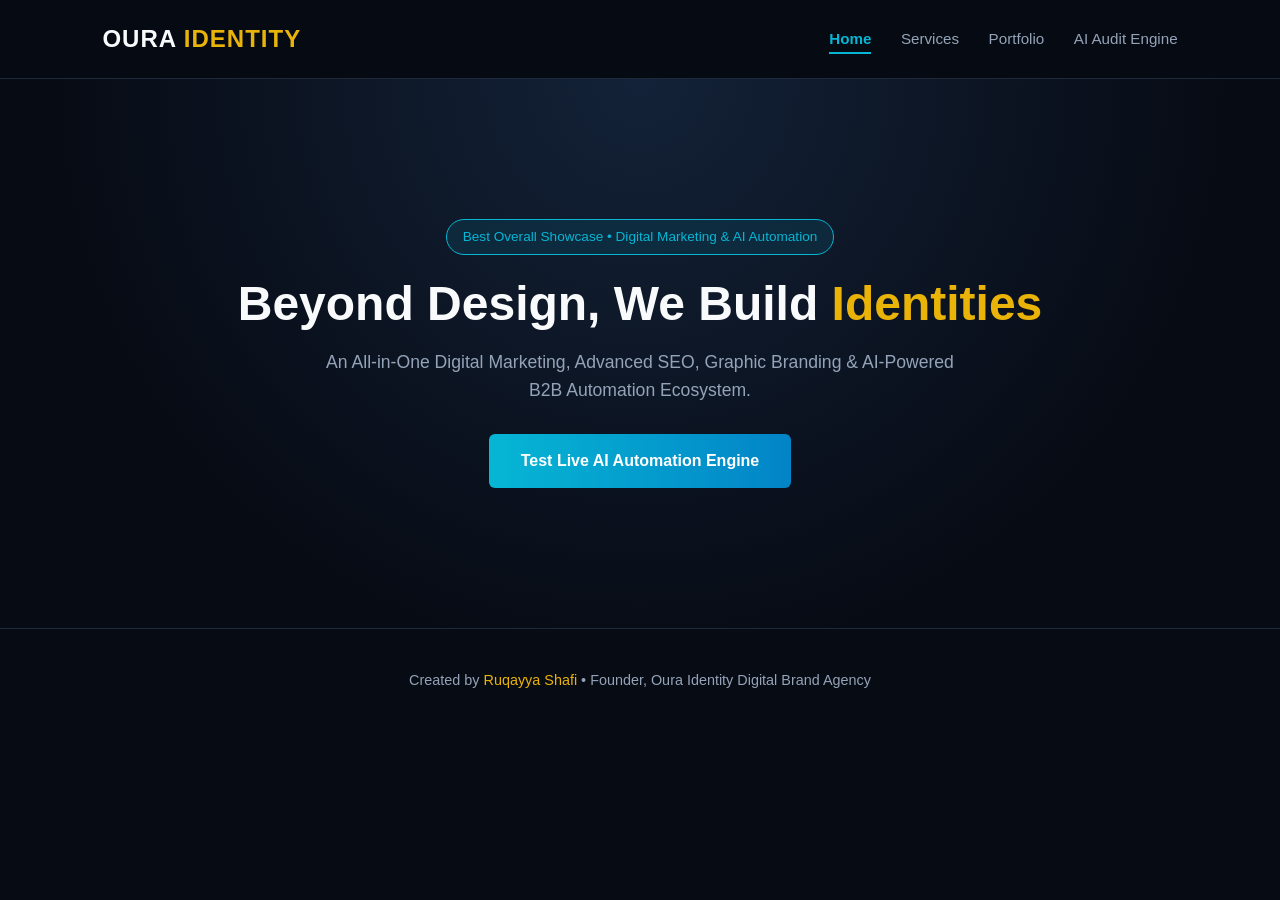
==== commit f26223a5: "Update badge text in index.html" ====
--- a/index.html
+++ b/index.html
@@ -18,7 +18,9 @@
     </header>
 
     <div class="hero" style="padding: 140px 10%;">
-        <div class="badge">🏆 AIPECT Capstone Excellence Award Nominee</div>
+        <div class="badge">Best Overall Showcase • Digital Marketing & AI Automation
+
+</div>
         <h1>Beyond Design, We Build <span>Identities</span></h1>
         <p>An All-in-One Digital Marketing, Advanced SEO, Graphic Branding & AI-Powered B2B Automation Ecosystem.</p>
         <a href="ai-audit.html" class="btn">Test Live AI Automation Engine</a>
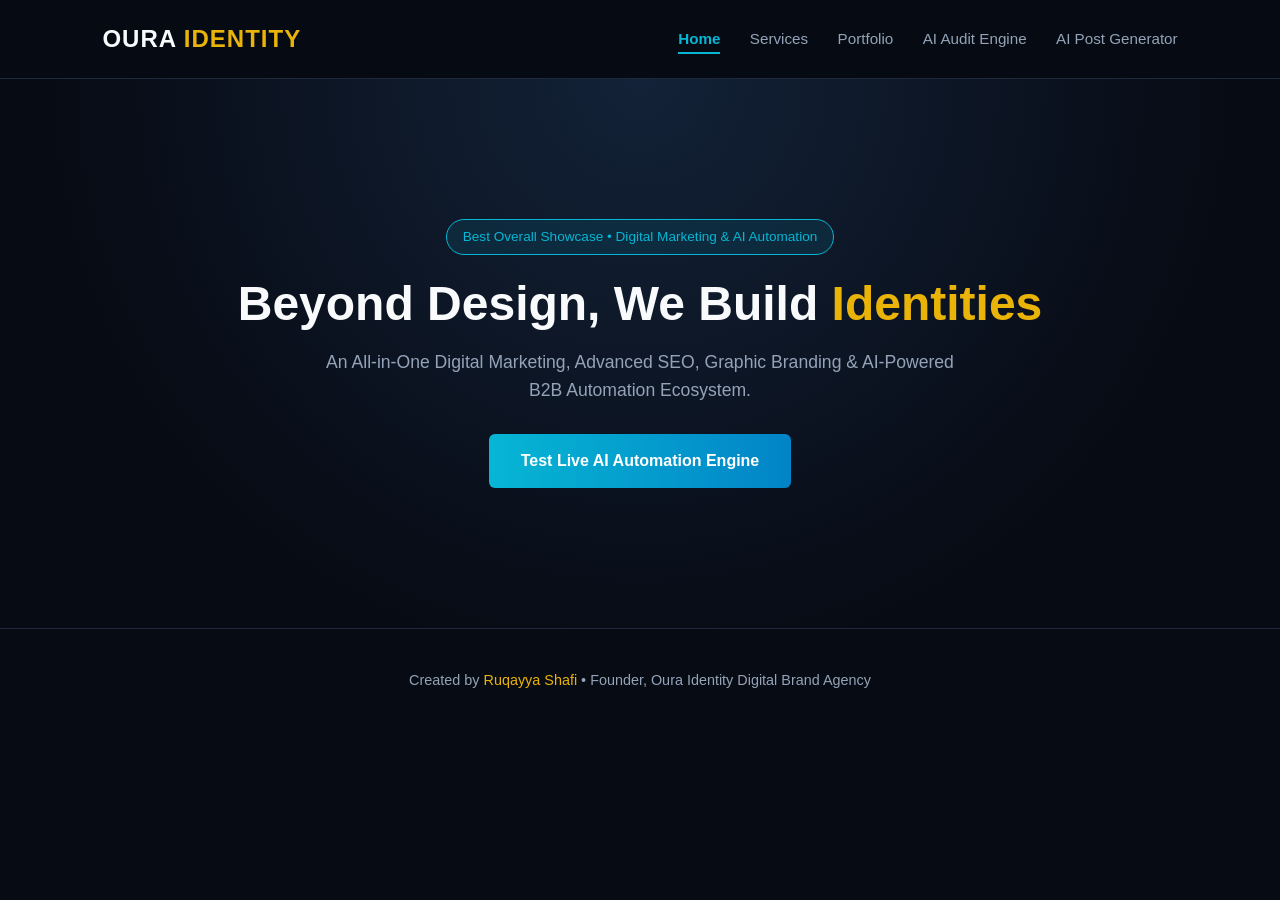
==== commit d6e2a1ae: "Add link to AI Post Generator in navigation" ====
--- a/index.html
+++ b/index.html
@@ -14,6 +14,7 @@
             <a href="services.html">Services</a>
             <a href="portfolio.html">Portfolio</a>
             <a href="ai-audit.html">AI Audit Engine</a>
+            <a href="ai-generator.html">AI Post Generator</a>
         </nav>
     </header>
 
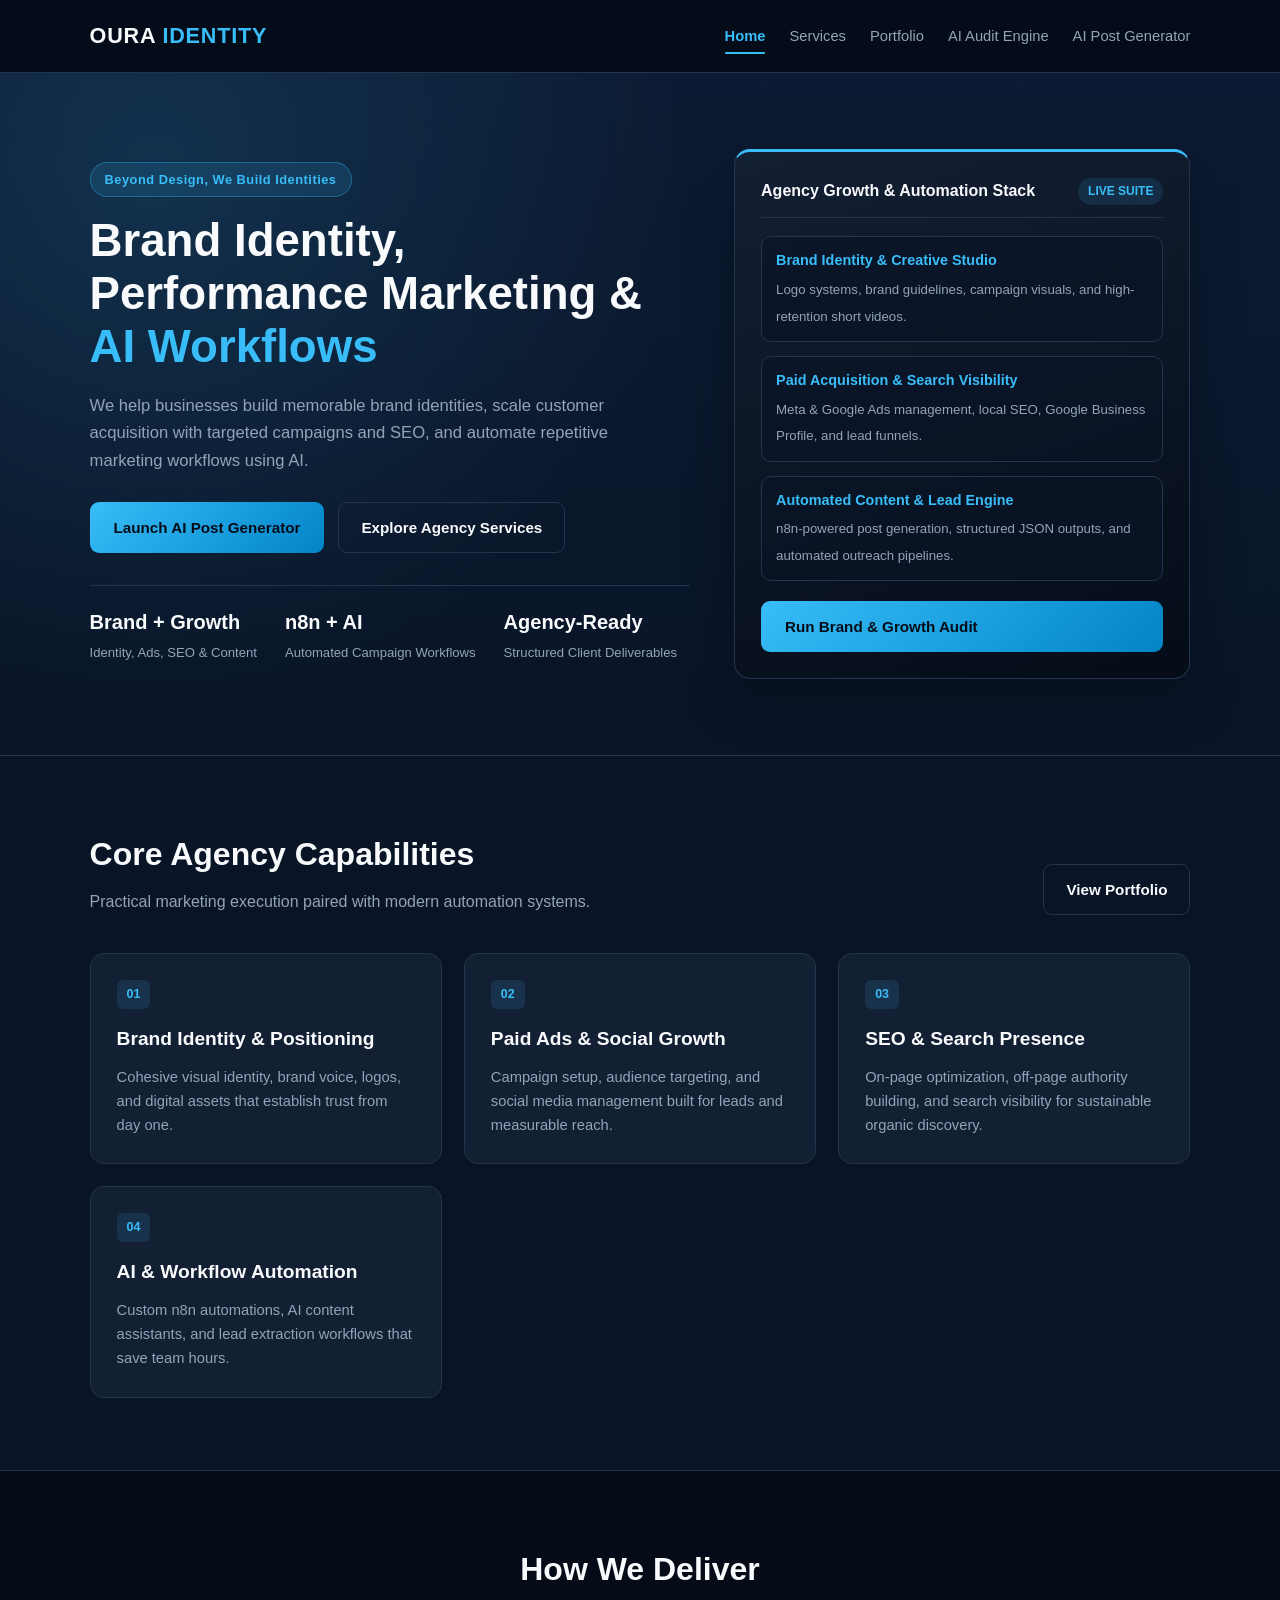
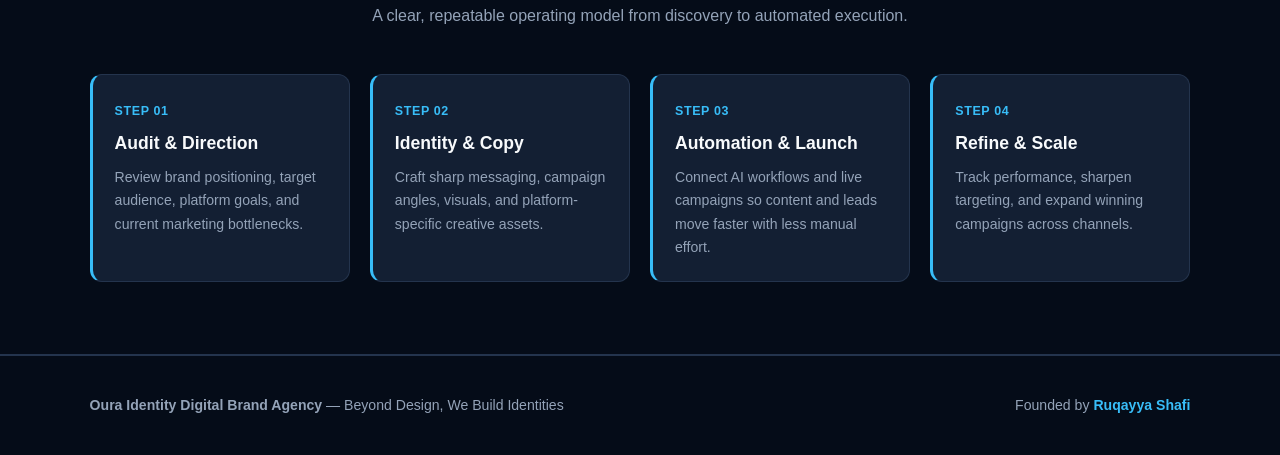
==== commit 0b63192f: "Revise title and expand hero section content Updated the title and enhanced the hero section with ag" ====
--- a/index.html
+++ b/index.html
@@ -3,7 +3,7 @@
 <head>
     <meta charset="UTF-8">
     <meta name="viewport" content="width=device-width, initial-scale=1.0">
-    <title>Oura Identity | Home</title>
+    <title>Oura Identity | Digital Brand &amp; AI Automation Agency</title>
     <link rel="stylesheet" href="style.css">
 </head>
 <body>
@@ -18,17 +18,127 @@
         </nav>
     </header>
 
-    <div class="hero" style="padding: 140px 10%;">
-        <div class="badge">Best Overall Showcase • Digital Marketing & AI Automation
+    <div class="agency-hero">
+        <div>
+            <div class="agency-eyebrow">Beyond Design, We Build Identities</div>
+            <h1>Brand Identity, Performance Marketing &amp; <span>AI Workflows</span></h1>
+            <p>
+                We help businesses build memorable brand identities, scale customer acquisition with
+                targeted campaigns and SEO, and automate repetitive marketing workflows using AI.
+            </p>
+            <div class="hero-actions">
+                <a href="ai-generator.html" class="btn">Launch AI Post Generator</a>
+                <a href="services.html" class="btn-outline">Explore Agency Services</a>
+            </div>
+            <div class="hero-metrics">
+                <div class="metric-item">
+                    <strong>Brand + Growth</strong>
+                    <span>Identity, Ads, SEO &amp; Content</span>
+                </div>
+                <div class="metric-item">
+                    <strong>n8n + AI</strong>
+                    <span>Automated Campaign Workflows</span>
+                </div>
+                <div class="metric-item">
+                    <strong>Agency-Ready</strong>
+                    <span>Structured Client Deliverables</span>
+                </div>
+            </div>
+        </div>
 
-</div>
-        <h1>Beyond Design, We Build <span>Identities</span></h1>
-        <p>An All-in-One Digital Marketing, Advanced SEO, Graphic Branding & AI-Powered B2B Automation Ecosystem.</p>
-        <a href="ai-audit.html" class="btn">Test Live AI Automation Engine</a>
+        <aside class="hero-panel">
+            <div class="panel-header">
+                <h3>Agency Growth &amp; Automation Stack</h3>
+                <span class="panel-tag">LIVE SUITE</span>
+            </div>
+            <ul class="panel-list">
+                <li>
+                    <strong>Brand Identity &amp; Creative Studio</strong>
+                    <span>Logo systems, brand guidelines, campaign visuals, and high-retention short videos.</span>
+                </li>
+                <li>
+                    <strong>Paid Acquisition &amp; Search Visibility</strong>
+                    <span>Meta &amp; Google Ads management, local SEO, Google Business Profile, and lead funnels.</span>
+                </li>
+                <li>
+                    <strong>Automated Content &amp; Lead Engine</strong>
+                    <span>n8n-powered post generation, structured JSON outputs, and automated outreach pipelines.</span>
+                </li>
+            </ul>
+            <a href="ai-audit.html" class="btn full-btn">Run Brand &amp; Growth Audit</a>
+        </aside>
     </div>
 
+    <section>
+        <div class="section-header-row">
+            <div>
+                <h2>Core Agency Capabilities</h2>
+                <p>Practical marketing execution paired with modern automation systems.</p>
+            </div>
+            <a href="portfolio.html" class="btn-outline">View Portfolio</a>
+        </div>
+
+        <div class="grid">
+            <div class="card">
+                <span class="card-num">01</span>
+                <h3>Brand Identity &amp; Positioning</h3>
+                <p>Cohesive visual identity, brand voice, logos, and digital assets that establish trust from day one.</p>
+            </div>
+            <div class="card">
+                <span class="card-num">02</span>
+                <h3>Paid Ads &amp; Social Growth</h3>
+                <p>Campaign setup, audience targeting, and social media management built for leads and measurable reach.</p>
+            </div>
+            <div class="card">
+                <span class="card-num">03</span>
+                <h3>SEO &amp; Search Presence</h3>
+                <p>On-page optimization, off-page authority building, and search visibility for sustainable organic discovery.</p>
+            </div>
+            <div class="card">
+                <span class="card-num">04</span>
+                <h3>AI &amp; Workflow Automation</h3>
+                <p>Custom n8n automations, AI content assistants, and lead extraction workflows that save team hours.</p>
+            </div>
+        </div>
+    </section>
+
+    <section class="section-alt">
+        <div class="section-title">
+            <h2>How We Deliver</h2>
+            <p>A clear, repeatable operating model from discovery to automated execution.</p>
+        </div>
+
+        <div class="process-grid">
+            <div class="process-step">
+                <span>Step 01</span>
+                <h3>Audit &amp; Direction</h3>
+                <p>Review brand positioning, target audience, platform goals, and current marketing bottlenecks.</p>
+            </div>
+            <div class="process-step">
+                <span>Step 02</span>
+                <h3>Identity &amp; Copy</h3>
+                <p>Craft sharp messaging, campaign angles, visuals, and platform-specific creative assets.</p>
+            </div>
+            <div class="process-step">
+                <span>Step 03</span>
+                <h3>Automation &amp; Launch</h3>
+                <p>Connect AI workflows and live campaigns so content and leads move faster with less manual effort.</p>
+            </div>
+            <div class="process-step">
+                <span>Step 04</span>
+                <h3>Refine &amp; Scale</h3>
+                <p>Track performance, sharpen targeting, and expand winning campaigns across channels.</p>
+            </div>
+        </div>
+    </section>
+
     <footer>
-        <p>Created by <span>Ruqayya Shafi</span> • Founder, Oura Identity Digital Brand Agency</p>
+        <div>
+            <strong>Oura Identity Digital Brand Agency</strong> — Beyond Design, We Build Identities
+        </div>
+        <div>
+            Founded by <span>Ruqayya Shafi</span>
+        </div>
     </footer>
 </body>
 </html>
--- a/style.css
+++ b/style.css
@@ -1,61 +1,488 @@
 :root {
-    --bg-dark: #070b14;
-    --card-bg: #111827;
-    --accent-cyan: #06b6d4;
-    --accent-gold: #eab308;
-    --text-light: #f8fafc;
-    --text-muted: #94a3b8;
-}
-
-* { margin: 0; padding: 0; box-sizing: border-box; font-family: 'Segoe UI', Tahoma, Geneva, Verdana, sans-serif; }
-body { background-color: var(--bg-dark); color: var(--text-light); line-height: 1.6; }
-
-header { background: rgba(7, 11, 20, 0.95); padding: 20px 8%; display: flex; justify-content: space-between; align-items: center; border-bottom: 1px solid #1e293b; position: sticky; top: 0; z-index: 100; }
-.logo { font-size: 1.5rem; font-weight: bold; color: var(--text-light); letter-spacing: 1px; }
-.logo span { color: var(--accent-gold); }
-nav a { color: var(--text-muted); text-decoration: none; margin-left: 25px; font-size: 0.95rem; transition: 0.3s; }
-nav a:hover { color: var(--accent-cyan); }
-
-.hero { text-align: center; padding: 90px 10%; background: radial-gradient(circle at top, #132238 0%, var(--bg-dark) 70%); }
-.badge { display: inline-block; padding: 6px 16px; background: rgba(6, 182, 212, 0.1); border: 1px solid var(--accent-cyan); color: var(--accent-cyan); border-radius: 20px; font-size: 0.85rem; margin-bottom: 20px; }
-.hero h1 { font-size: 3rem; margin-bottom: 15px; line-height: 1.2; }
-.hero h1 span { color: var(--accent-gold); }
-.hero p { color: var(--text-muted); max-width: 650px; margin: 0 auto 30px; font-size: 1.1rem; }
-
-.btn { display: inline-block; padding: 14px 32px; background: linear-gradient(90deg, var(--accent-cyan), #0284c7); color: #fff; text-decoration: none; border-radius: 6px; font-weight: bold; transition: 0.3s; border: none; cursor: pointer; font-size: 1rem; }
-.btn:hover { transform: translateY(-2px); box-shadow: 0 8px 20px rgba(6, 182, 212, 0.3); }
-.full-btn { width: 100%; }
-
-section { padding: 70px 8%; }
-.section-title { text-align: center; margin-bottom: 50px; }
-.section-title h2 { font-size: 2.2rem; margin-bottom: 10px; }
-.section-title p { color: var(--text-muted); }
-
-.grid { display: grid; grid-template-columns: repeat(auto-fit, minmax(260px, 1fr)); gap: 25px; }
-.card { background: var(--card-bg); padding: 30px; border-radius: 12px; border: 1px solid #1e293b; transition: 0.3s; }
-.card:hover { border-color: var(--accent-cyan); transform: translateY(-5px); }
-.card-tag { color: var(--accent-gold); font-size: 0.8rem; font-weight: bold; text-transform: uppercase; letter-spacing: 1px; margin-bottom: 10px; display: block; }
-.card h3 { font-size: 1.3rem; margin-bottom: 12px; }
-.card p { color: var(--text-muted); font-size: 0.95rem; }
-
-.audit-box { background: linear-gradient(145deg, #111827, #0f172a); border: 1px solid #334155; border-radius: 16px; padding: 45px; max-width: 750px; margin: 0 auto; box-shadow: 0 20px 40px rgba(0,0,0,0.4); }
-.form-group { margin-bottom: 20px; }
-.form-group label { display: block; margin-bottom: 8px; color: #cbd5e1; font-size: 0.95rem; }
-.form-group input, .form-group select { width: 100%; padding: 12px 15px; background: #070b14; border: 1px solid #334155; border-radius: 6px; color: #fff; font-size: 1rem; }
-.form-group input:focus, .form-group select:focus { outline: none; border-color: var(--accent-cyan); }
-
-#ai-result { display: none; margin-top: 25px; padding: 20px; background: rgba(6, 182, 212, 0.1); border-left: 4px solid var(--accent-cyan); border-radius: 6px; }
-#ai-result h4 { color: var(--accent-cyan); margin-bottom: 8px; }
-#resultText { color: #e2e8f0; font-size: 0.95rem; }
-
-footer { text-align: center; padding: 40px 8%; border-top: 1px solid #1e293b; color: var(--text-muted); font-size: 0.9rem; }
-footer span { color: var(--accent-gold); }
-.footer-sub { margin-top: 8px; }
-
-/* Active Page Indicator */
+    --navy-base: #091426;
+    --navy-deep: #050c18;
+    --charcoal-card: #131f33;
+    --charcoal-border: #24344d;
+    --sky-primary: #38bdf8;
+    --sky-dark: #0284c7;
+    --sky-soft: rgba(56, 189, 248, 0.12);
+    --text-primary: #f8fafc;
+    --text-secondary: #94a3b8;
+    --text-muted-slate: #64748b;
+}
+
+* {
+    margin: 0;
+    padding: 0;
+    box-sizing: border-box;
+    font-family: 'Segoe UI', Tahoma, Geneva, Verdana, sans-serif;
+}
+
+body {
+    background-color: var(--navy-base);
+    color: var(--text-primary);
+    line-height: 1.65;
+}
+
+/* Header & Navigation */
+header {
+    background: rgba(5, 12, 24, 0.92);
+    backdrop-filter: blur(12px);
+    padding: 18px 7%;
+    display: flex;
+    justify-content: space-between;
+    align-items: center;
+    border-bottom: 1px solid var(--charcoal-border);
+    position: sticky;
+    top: 0;
+    z-index: 100;
+}
+
+.logo {
+    font-size: 1.35rem;
+    font-weight: 800;
+    letter-spacing: 0.8px;
+    color: var(--text-primary);
+}
+
+.logo span {
+    color: var(--sky-primary);
+}
+
+nav {
+    display: flex;
+    align-items: center;
+    gap: 24px;
+}
+
+nav a {
+    color: var(--text-secondary);
+    text-decoration: none;
+    font-size: 0.92rem;
+    font-weight: 500;
+    transition: color 0.2s ease;
+}
+
+nav a:hover {
+    color: var(--sky-primary);
+}
+
 nav a.active {
-    color: var(--accent-cyan);
-    border-bottom: 2px solid var(--accent-cyan);
-    padding-bottom: 5px;
+    color: var(--sky-primary);
+    font-weight: 700;
+    position: relative;
+}
+
+nav a.active::after {
+    content: "";
+    position: absolute;
+    left: 0;
+    bottom: -6px;
+    width: 100%;
+    height: 2px;
+    background: var(--sky-primary);
+    border-radius: 999px;
+}
+
+/* Split Agency Hero */
+.agency-hero {
+    display: grid;
+    grid-template-columns: 1.25fr 0.95fr;
+    gap: 44px;
+    align-items: center;
+    padding: 76px 7%;
+    background:
+        radial-gradient(circle at 12% 15%, rgba(56, 189, 248, 0.14), transparent 42%),
+        linear-gradient(180deg, #0c1b33 0%, var(--navy-base) 100%);
+    border-bottom: 1px solid var(--charcoal-border);
+}
+
+.agency-eyebrow {
+    display: inline-flex;
+    align-items: center;
+    gap: 8px;
+    padding: 6px 14px;
+    background: var(--sky-soft);
+    border: 1px solid rgba(56, 189, 248, 0.35);
+    color: var(--sky-primary);
+    border-radius: 999px;
+    font-size: 0.8rem;
     font-weight: 600;
-}
+    letter-spacing: 0.04em;
+    margin-bottom: 18px;
+}
+
+.agency-hero h1 {
+    font-size: 2.85rem;
+    line-height: 1.16;
+    font-weight: 800;
+    margin-bottom: 18px;
+    color: var(--text-primary);
+}
+
+.agency-hero h1 span {
+    color: var(--sky-primary);
+}
+
+.agency-hero p {
+    color: var(--text-secondary);
+    font-size: 1.04rem;
+    margin-bottom: 28px;
+    max-width: 580px;
+}
+
+.hero-actions {
+    display: flex;
+    flex-wrap: wrap;
+    gap: 14px;
+    margin-bottom: 32px;
+}
+
+.btn {
+    display: inline-block;
+    padding: 13px 24px;
+    background: linear-gradient(135deg, var(--sky-primary) 0%, var(--sky-dark) 100%);
+    color: var(--navy-deep);
+    text-decoration: none;
+    border-radius: 9px;
+    font-weight: 700;
+    font-size: 0.95rem;
+    border: none;
+    cursor: pointer;
+    transition: transform 0.2s ease, box-shadow 0.2s ease;
+}
+
+.btn:hover {
+    transform: translateY(-2px);
+    box-shadow: 0 10px 24px rgba(56, 189, 248, 0.28);
+}
+
+.btn-outline {
+    display: inline-block;
+    padding: 12px 22px;
+    background: transparent;
+    color: var(--text-primary);
+    text-decoration: none;
+    border-radius: 9px;
+    font-weight: 600;
+    font-size: 0.95rem;
+    border: 1px solid var(--charcoal-border);
+    transition: border-color 0.2s ease, color 0.2s ease, background 0.2s ease;
+}
+
+.btn-outline:hover {
+    border-color: var(--sky-primary);
+    color: var(--sky-primary);
+    background: rgba(56, 189, 248, 0.06);
+}
+
+.full-btn {
+    width: 100%;
+}
+
+.hero-metrics {
+    display: flex;
+    flex-wrap: wrap;
+    gap: 28px;
+    padding-top: 20px;
+    border-top: 1px solid var(--charcoal-border);
+}
+
+.metric-item strong {
+    display: block;
+    font-size: 1.25rem;
+    color: var(--text-primary);
+    font-weight: 700;
+}
+
+.metric-item span {
+    font-size: 0.82rem;
+    color: var(--text-secondary);
+}
+
+/* Right Side Agency Overview Panel */
+.hero-panel {
+    background: linear-gradient(160deg, var(--charcoal-card) 0%, var(--navy-deep) 100%);
+    border: 1px solid var(--charcoal-border);
+    border-top: 3px solid var(--sky-primary);
+    border-radius: 16px;
+    padding: 26px;
+    box-shadow: 0 20px 44px rgba(5, 12, 24, 0.55);
+}
+
+.panel-header {
+    display: flex;
+    justify-content: space-between;
+    align-items: center;
+    margin-bottom: 18px;
+    padding-bottom: 12px;
+    border-bottom: 1px solid var(--charcoal-border);
+}
+
+.panel-header h3 {
+    font-size: 1rem;
+    color: var(--text-primary);
+}
+
+.panel-tag {
+    font-size: 0.75rem;
+    font-weight: 700;
+    color: var(--sky-primary);
+    background: var(--sky-soft);
+    padding: 4px 10px;
+    border-radius: 999px;
+}
+
+.panel-list {
+    list-style: none;
+    display: flex;
+    flex-direction: column;
+    gap: 14px;
+    margin-bottom: 20px;
+}
+
+.panel-list li {
+    background: rgba(9, 20, 38, 0.72);
+    border: 1px solid var(--charcoal-border);
+    border-radius: 10px;
+    padding: 12px 14px;
+}
+
+.panel-list li strong {
+    display: block;
+    font-size: 0.9rem;
+    color: var(--sky-primary);
+    margin-bottom: 3px;
+}
+
+.panel-list li span {
+    font-size: 0.83rem;
+    color: var(--text-secondary);
+}
+
+/* Sections */
+section {
+    padding: 72px 7%;
+}
+
+.section-alt {
+    background: var(--navy-deep);
+    border-top: 1px solid var(--charcoal-border);
+    border-bottom: 1px solid var(--charcoal-border);
+}
+
+.section-header-row {
+    display: flex;
+    justify-content: space-between;
+    align-items: flex-end;
+    flex-wrap: wrap;
+    gap: 16px;
+    margin-bottom: 38px;
+}
+
+.section-title {
+    text-align: center;
+    margin-bottom: 44px;
+}
+
+.section-title h2,
+.section-header-row h2 {
+    font-size: 2rem;
+    font-weight: 700;
+    color: var(--text-primary);
+    margin-bottom: 8px;
+}
+
+.section-title p,
+.section-header-row p {
+    color: var(--text-secondary);
+    max-width: 620px;
+}
+
+.section-title p {
+    margin: 0 auto;
+}
+
+/* Agency Capability Cards */
+.grid {
+    display: grid;
+    grid-template-columns: repeat(auto-fit, minmax(260px, 1fr));
+    gap: 22px;
+}
+
+.card {
+    background: var(--charcoal-card);
+    padding: 26px;
+    border-radius: 14px;
+    border: 1px solid var(--charcoal-border);
+    transition: transform 0.2s ease, border-color 0.2s ease;
+}
+
+.card:hover {
+    transform: translateY(-4px);
+    border-color: var(--sky-primary);
+}
+
+.card-num {
+    display: inline-block;
+    font-size: 0.78rem;
+    font-weight: 800;
+    color: var(--sky-primary);
+    background: var(--sky-soft);
+    padding: 4px 10px;
+    border-radius: 6px;
+    margin-bottom: 14px;
+}
+
+.card h3 {
+    font-size: 1.2rem;
+    margin-bottom: 10px;
+    color: var(--text-primary);
+}
+
+.card p {
+    color: var(--text-secondary);
+    font-size: 0.92rem;
+}
+
+/* Process Strip */
+.process-grid {
+    display: grid;
+    grid-template-columns: repeat(auto-fit, minmax(220px, 1fr));
+    gap: 20px;
+}
+
+.process-step {
+    background: var(--charcoal-card);
+    border: 1px solid var(--charcoal-border);
+    border-left: 3px solid var(--sky-primary);
+    border-radius: 12px;
+    padding: 22px;
+}
+
+.process-step span {
+    font-size: 0.78rem;
+    font-weight: 700;
+    color: var(--sky-primary);
+    text-transform: uppercase;
+    letter-spacing: 0.05em;
+}
+
+.process-step h3 {
+    font-size: 1.1rem;
+    margin: 6px 0 8px;
+    color: var(--text-primary);
+}
+
+.process-step p {
+    font-size: 0.88rem;
+    color: var(--text-secondary);
+}
+
+/* Form & Result Box (Audit / Generator Shared) */
+.audit-box {
+    background: var(--charcoal-card);
+    border: 1px solid var(--charcoal-border);
+    border-radius: 16px;
+    padding: 36px;
+    max-width: 780px;
+    margin: 0 auto;
+}
+
+.form-group {
+    margin-bottom: 18px;
+}
+
+.form-group label {
+    display: block;
+    margin-bottom: 7px;
+    color: #e2e8f0;
+    font-size: 0.9rem;
+    font-weight: 600;
+}
+
+.form-group input,
+.form-group select {
+    width: 100%;
+    padding: 12px 14px;
+    background: var(--navy-deep);
+    border: 1px solid var(--charcoal-border);
+    border-radius: 8px;
+    color: var(--text-primary);
+    font-size: 0.95rem;
+}
+
+.form-group input:focus,
+.form-group select:focus {
+    outline: none;
+    border-color: var(--sky-primary);
+}
+
+#ai-result {
+    display: none;
+    margin-top: 22px;
+    padding: 18px;
+    background: rgba(56, 189, 248, 0.08);
+    border-left: 4px solid var(--sky-primary);
+    border-radius: 8px;
+}
+
+#ai-result h4 {
+    color: var(--sky-primary);
+    margin-bottom: 6px;
+}
+
+#resultText {
+    color: #e2e8f0;
+    font-size: 0.94rem;
+}
+
+/* Footer */
+footer {
+    background: var(--navy-deep);
+    padding: 38px 7%;
+    border-top: 1px solid var(--charcoal-border);
+    display: flex;
+    justify-content: space-between;
+    align-items: center;
+    flex-wrap: wrap;
+    gap: 16px;
+    color: var(--text-secondary);
+    font-size: 0.88rem;
+}
+
+footer span {
+    color: var(--sky-primary);
+    font-weight: 600;
+}
+
+/* Responsive */
+@media (max-width: 900px) {
+    .agency-hero {
+        grid-template-columns: 1fr;
+        padding: 54px 6%;
+    }
+
+    .agency-hero h1 {
+        font-size: 2.2rem;
+    }
+}
+
+@media (max-width: 720px) {
+    header {
+        flex-direction: column;
+        gap: 12px;
+        padding: 16px 5%;
+    }
+
+    nav {
+        flex-wrap: wrap;
+        justify-content: center;
+        gap: 10px 16px;
+    }
+
+    footer {
+        flex-direction: column;
+        text-align: center;
+    }
+}
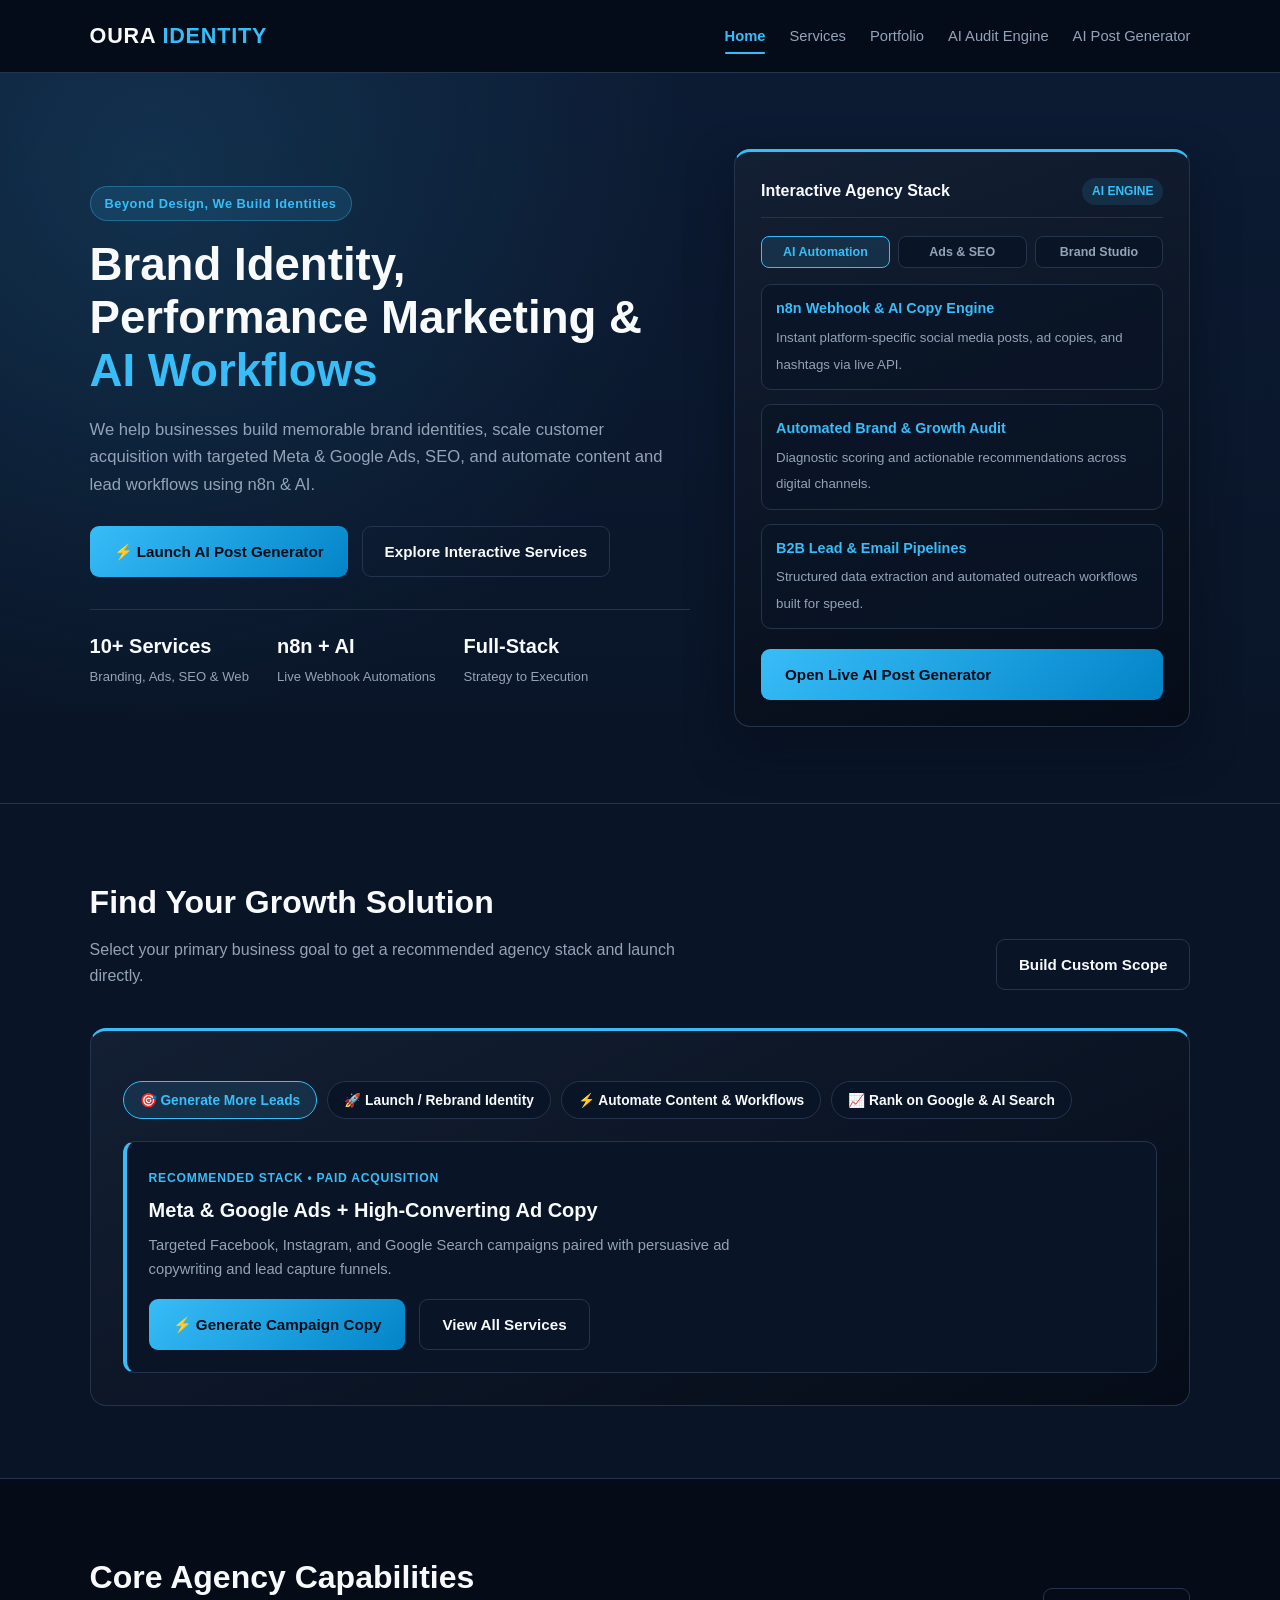
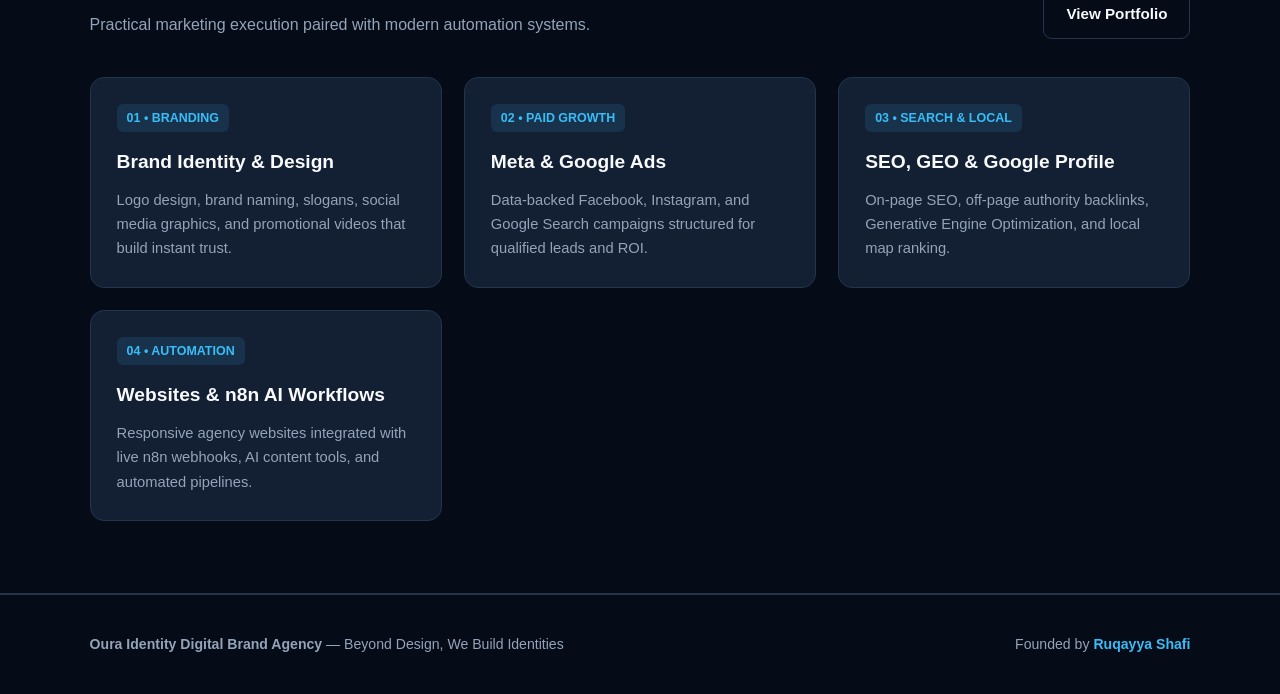
==== commit c33d6cb3: "Update index.html" ====
--- a/index.html
+++ b/index.html
@@ -5,6 +5,116 @@
     <meta name="viewport" content="width=device-width, initial-scale=1.0">
     <title>Oura Identity | Digital Brand &amp; AI Automation Agency</title>
     <link rel="stylesheet" href="style.css">
+    <style>
+        .panel-tabs {
+            display: flex;
+            gap: 8px;
+            margin-bottom: 16px;
+            flex-wrap: wrap;
+        }
+
+        .panel-tab-btn {
+            flex: 1;
+            min-width: 100px;
+            background: var(--navy-base);
+            color: var(--text-secondary);
+            border: 1px solid var(--charcoal-border);
+            padding: 8px 10px;
+            border-radius: 8px;
+            font-size: 0.78rem;
+            font-weight: 700;
+            cursor: pointer;
+            transition: all 0.2s ease;
+        }
+
+        .panel-tab-btn:hover {
+            border-color: var(--sky-primary);
+            color: var(--text-primary);
+        }
+
+        .panel-tab-btn.active-tab {
+            background: var(--sky-soft);
+            border-color: var(--sky-primary);
+            color: var(--sky-primary);
+        }
+
+        .goal-finder-box {
+            background: linear-gradient(155deg, var(--charcoal-card) 0%, var(--navy-deep) 100%);
+            border: 1px solid var(--charcoal-border);
+            border-top: 3px solid var(--sky-primary);
+            border-radius: 16px;
+            padding: 32px;
+            margin-top: 10px;
+        }
+
+        .goal-pills {
+            display: flex;
+            flex-wrap: wrap;
+            gap: 10px;
+            margin: 18px 0 22px;
+        }
+
+        .goal-pill-btn {
+            background: var(--navy-base);
+            color: var(--text-primary);
+            border: 1px solid var(--charcoal-border);
+            padding: 10px 16px;
+            border-radius: 999px;
+            font-size: 0.86rem;
+            font-weight: 600;
+            cursor: pointer;
+            transition: all 0.2s ease;
+        }
+
+        .goal-pill-btn:hover {
+            border-color: var(--sky-primary);
+            color: var(--sky-primary);
+        }
+
+        .goal-pill-btn.active-goal {
+            background: var(--sky-soft);
+            border-color: var(--sky-primary);
+            color: var(--sky-primary);
+        }
+
+        .goal-result-card {
+            background: var(--navy-base);
+            border: 1px solid var(--charcoal-border);
+            border-left: 4px solid var(--sky-primary);
+            border-radius: 12px;
+            padding: 22px;
+            display: flex;
+            justify-content: space-between;
+            align-items: center;
+            flex-wrap: wrap;
+            gap: 18px;
+        }
+
+        .goal-result-info {
+            max-width: 620px;
+        }
+
+        .goal-result-info span {
+            display: inline-block;
+            font-size: 0.76rem;
+            font-weight: 700;
+            text-transform: uppercase;
+            letter-spacing: 0.06em;
+            color: var(--sky-primary);
+            margin-bottom: 6px;
+        }
+
+        .goal-result-info h3 {
+            font-size: 1.25rem;
+            color: var(--text-primary);
+            margin-bottom: 6px;
+        }
+
+        .goal-result-info p {
+            color: var(--text-secondary);
+            font-size: 0.92rem;
+        }
+    </style>
 </head>
 <body>
     <header>
@@ -24,52 +134,91 @@
             <h1>Brand Identity, Performance Marketing &amp; <span>AI Workflows</span></h1>
             <p>
                 We help businesses build memorable brand identities, scale customer acquisition with
-                targeted campaigns and SEO, and automate repetitive marketing workflows using AI.
+                targeted Meta &amp; Google Ads, SEO, and automate content and lead workflows using n8n &amp; AI.
             </p>
             <div class="hero-actions">
-                <a href="ai-generator.html" class="btn">Launch AI Post Generator</a>
-                <a href="services.html" class="btn-outline">Explore Agency Services</a>
+                <a href="ai-generator.html" class="btn">⚡ Launch AI Post Generator</a>
+                <a href="services.html" class="btn-outline">Explore Interactive Services</a>
             </div>
             <div class="hero-metrics">
                 <div class="metric-item">
-                    <strong>Brand + Growth</strong>
-                    <span>Identity, Ads, SEO &amp; Content</span>
+                    <strong>10+ Services</strong>
+                    <span>Branding, Ads, SEO &amp; Web</span>
                 </div>
                 <div class="metric-item">
                     <strong>n8n + AI</strong>
-                    <span>Automated Campaign Workflows</span>
+                    <span>Live Webhook Automations</span>
                 </div>
                 <div class="metric-item">
-                    <strong>Agency-Ready</strong>
-                    <span>Structured Client Deliverables</span>
+                    <strong>Full-Stack</strong>
+                    <span>Strategy to Execution</span>
                 </div>
             </div>
         </div>
 
         <aside class="hero-panel">
             <div class="panel-header">
-                <h3>Agency Growth &amp; Automation Stack</h3>
-                <span class="panel-tag">LIVE SUITE</span>
-            </div>
-            <ul class="panel-list">
+                <h3>Interactive Agency Stack</h3>
+                <span class="panel-tag" id="panelBadge">AI ENGINE</span>
+            </div>
+
+            <div class="panel-tabs">
+                <button type="button" class="panel-tab-btn active-tab" onclick="switchStack('ai', this)">AI Automation</button>
+                <button type="button" class="panel-tab-btn" onclick="switchStack('growth', this)">Ads &amp; SEO</button>
+                <button type="button" class="panel-tab-btn" onclick="switchStack('brand', this)">Brand Studio</button>
+            </div>
+
+            <ul class="panel-list" id="panelList">
                 <li>
-                    <strong>Brand Identity &amp; Creative Studio</strong>
-                    <span>Logo systems, brand guidelines, campaign visuals, and high-retention short videos.</span>
+                    <strong>n8n Webhook &amp; AI Copy Engine</strong>
+                    <span>Instant platform-specific social media posts, ad copies, and hashtags via live API.</span>
                 </li>
                 <li>
-                    <strong>Paid Acquisition &amp; Search Visibility</strong>
-                    <span>Meta &amp; Google Ads management, local SEO, Google Business Profile, and lead funnels.</span>
+                    <strong>Automated Brand &amp; Growth Audit</strong>
+                    <span>Diagnostic scoring and actionable recommendations across digital channels.</span>
                 </li>
                 <li>
-                    <strong>Automated Content &amp; Lead Engine</strong>
-                    <span>n8n-powered post generation, structured JSON outputs, and automated outreach pipelines.</span>
+                    <strong>B2B Lead &amp; Email Pipelines</strong>
+                    <span>Structured data extraction and automated outreach workflows built for speed.</span>
                 </li>
             </ul>
-            <a href="ai-audit.html" class="btn full-btn">Run Brand &amp; Growth Audit</a>
+
+            <a href="ai-generator.html" class="btn full-btn" id="panelActionBtn">Open Live AI Post Generator</a>
         </aside>
     </div>
 
     <section>
+        <div class="section-header-row">
+            <div>
+                <h2>Find Your Growth Solution</h2>
+                <p>Select your primary business goal to get a recommended agency stack and launch directly.</p>
+            </div>
+            <a href="services.html" class="btn-outline">Build Custom Scope</a>
+        </div>
+
+        <div class="goal-finder-box">
+            <div class="goal-pills">
+                <button type="button" class="goal-pill-btn active-goal" onclick="selectGoal('leads', this)">🎯 Generate More Leads</button>
+                <button type="button" class="goal-pill-btn" onclick="selectGoal('brand', this)">🚀 Launch / Rebrand Identity</button>
+                <button type="button" class="goal-pill-btn" onclick="selectGoal('automation', this)">⚡ Automate Content &amp; Workflows</button>
+                <button type="button" class="goal-pill-btn" onclick="selectGoal('seo', this)">📈 Rank on Google &amp; AI Search</button>
+            </div>
+
+            <div class="goal-result-card">
+                <div class="goal-result-info">
+                    <span id="goalTag">RECOMMENDED STACK • PAID ACQUISITION</span>
+                    <h3 id="goalTitle">Meta &amp; Google Ads + High-Converting Ad Copy</h3>
+                    <p id="goalDesc">Targeted Facebook, Instagram, and Google Search campaigns paired with persuasive ad copywriting and lead capture funnels.</p>
+                </div>
+                <div class="hero-actions" style="margin-bottom: 0;">
+                    <a href="ai-generator.html?service=Meta%20%26%20Google%20Ads%20Lead%20Generation" class="btn" id="goalPrimaryBtn">⚡ Generate Campaign Copy</a>
+                    <a href="services.html" class="btn-outline">View All Services</a>
+                </div>
+            </div>
+        </div>
+    </section>
+
+    <section class="section-alt">
         <div class="section-header-row">
             <div>
                 <h2>Core Agency Capabilities</h2>
@@ -80,54 +229,24 @@
 
         <div class="grid">
             <div class="card">
-                <span class="card-num">01</span>
-                <h3>Brand Identity &amp; Positioning</h3>
-                <p>Cohesive visual identity, brand voice, logos, and digital assets that establish trust from day one.</p>
+                <span class="card-num">01 • BRANDING</span>
+                <h3>Brand Identity &amp; Design</h3>
+                <p>Logo design, brand naming, slogans, social media graphics, and promotional videos that build instant trust.</p>
             </div>
             <div class="card">
-                <span class="card-num">02</span>
-                <h3>Paid Ads &amp; Social Growth</h3>
-                <p>Campaign setup, audience targeting, and social media management built for leads and measurable reach.</p>
+                <span class="card-num">02 • PAID GROWTH</span>
+                <h3>Meta &amp; Google Ads</h3>
+                <p>Data-backed Facebook, Instagram, and Google Search campaigns structured for qualified leads and ROI.</p>
             </div>
             <div class="card">
-                <span class="card-num">03</span>
-                <h3>SEO &amp; Search Presence</h3>
-                <p>On-page optimization, off-page authority building, and search visibility for sustainable organic discovery.</p>
+                <span class="card-num">03 • SEARCH &amp; LOCAL</span>
+                <h3>SEO, GEO &amp; Google Profile</h3>
+                <p>On-page SEO, off-page authority backlinks, Generative Engine Optimization, and local map ranking.</p>
             </div>
             <div class="card">
-                <span class="card-num">04</span>
-                <h3>AI &amp; Workflow Automation</h3>
-                <p>Custom n8n automations, AI content assistants, and lead extraction workflows that save team hours.</p>
-            </div>
-        </div>
-    </section>
-
-    <section class="section-alt">
-        <div class="section-title">
-            <h2>How We Deliver</h2>
-            <p>A clear, repeatable operating model from discovery to automated execution.</p>
-        </div>
-
-        <div class="process-grid">
-            <div class="process-step">
-                <span>Step 01</span>
-                <h3>Audit &amp; Direction</h3>
-                <p>Review brand positioning, target audience, platform goals, and current marketing bottlenecks.</p>
-            </div>
-            <div class="process-step">
-                <span>Step 02</span>
-                <h3>Identity &amp; Copy</h3>
-                <p>Craft sharp messaging, campaign angles, visuals, and platform-specific creative assets.</p>
-            </div>
-            <div class="process-step">
-                <span>Step 03</span>
-                <h3>Automation &amp; Launch</h3>
-                <p>Connect AI workflows and live campaigns so content and leads move faster with less manual effort.</p>
-            </div>
-            <div class="process-step">
-                <span>Step 04</span>
-                <h3>Refine &amp; Scale</h3>
-                <p>Track performance, sharpen targeting, and expand winning campaigns across channels.</p>
+                <span class="card-num">04 • AUTOMATION</span>
+                <h3>Websites &amp; n8n AI Workflows</h3>
+                <p>Responsive agency websites integrated with live n8n webhooks, AI content tools, and automated pipelines.</p>
             </div>
         </div>
     </section>
@@ -140,5 +259,108 @@
             Founded by <span>Ruqayya Shafi</span>
         </div>
     </footer>
+
+    <script>
+        const stackData = {
+            ai: {
+                badge: 'AI ENGINE',
+                items: [
+                    { title: 'n8n Webhook & AI Copy Engine', desc: 'Instant platform-specific social media posts, ad copies, and hashtags via live API.' },
+                    { title: 'Automated Brand & Growth Audit', desc: 'Diagnostic scoring and actionable recommendations across digital channels.' },
+                    { title: 'B2B Lead & Email Pipelines', desc: 'Structured data extraction and automated outreach workflows built for speed.' }
+                ],
+                btnText: 'Open Live AI Post Generator',
+                btnLink: 'ai-generator.html'
+            },
+            growth: {
+                badge: 'GROWTH STACK',
+                items: [
+                    { title: 'Meta & Google Ads Management', desc: 'High-intent search and social campaigns built for measurable leads and conversions.' },
+                    { title: 'SEO & GEO Search Authority', desc: 'On-page optimization, off-page backlinks, and AI search visibility.' },
+                    { title: 'Google Business Profile Setup', desc: 'Complete local map optimization to capture nearby high-intent customers.' }
+                ],
+                btnText: 'Run Brand & Growth Audit',
+                btnLink: 'ai-audit.html'
+            },
+            brand: {
+                badge: 'BRAND STUDIO',
+                items: [
+                    { title: 'Brand Identity & Logo Systems', desc: 'Custom logos, brand naming, taglines, and cohesive visual guidelines.' },
+                    { title: 'Social Media Management', desc: 'Monthly content calendars, profile optimization, and consistent publishing.' },
+                    { title: 'Posts, Reels & Promo Videos', desc: 'High-retention visual storytelling designed for Instagram, Facebook, and LinkedIn.' }
+                ],
+                btnText: 'Explore All 10 Agency Services',
+                btnLink: 'services.html'
+            }
+        };
+
+        function switchStack(key, btnEl) {
+            const data = stackData[key];
+            if (!data) return;
+
+            document.querySelectorAll('.panel-tab-btn').forEach(b => b.classList.remove('active-tab'));
+            btnEl.classList.add('active-tab');
+
+            document.getElementById('panelBadge').innerText = data.badge;
+            const listEl = document.getElementById('panelList');
+            listEl.innerHTML = data.items.map(item => `
+                <li>
+                    <strong>${item.title}</strong>
+                    <span>${item.desc}</span>
+                </li>
+            `).join('');
+
+            const actionBtn = document.getElementById('panelActionBtn');
+            actionBtn.innerText = data.btnText;
+            actionBtn.href = data.btnLink;
+        }
+
+        const goalData = {
+            leads: {
+                tag: 'RECOMMENDED STACK • PAID ACQUISITION',
+                title: 'Meta & Google Ads + High-Converting Ad Copy',
+                desc: 'Targeted Facebook, Instagram, and Google Search campaigns paired with persuasive ad copywriting and lead capture funnels.',
+                btnText: '⚡ Generate Campaign Copy',
+                btnLink: 'ai-generator.html?service=Meta%20%26%20Google%20Ads%20Lead%20Generation'
+            },
+            brand: {
+                tag: 'RECOMMENDED STACK • BRAND IDENTITY',
+                title: 'Logo Design, Brand Naming & Social Media Kit',
+                desc: 'Build a complete visual identity with custom logo systems, taglines, social media templates, and launch content.',
+                btnText: '⚡ Generate Launch Post',
+                btnLink: 'ai-generator.html?service=Complete%20Brand%20Identity%20%26%20Logo%20Launch'
+            },
+            automation: {
+                tag: 'RECOMMENDED STACK • AI WORKFLOWS',
+                title: 'n8n AI Content Engine & Automated Lead Workflows',
+                desc: 'Connect webhooks, AI agents, and automated content pipelines so your marketing runs faster with minimal manual work.',
+                btnText: '⚡ Test Live AI Workflow',
+                btnLink: 'ai-generator.html?service=n8n%20%26%20AI%20Workflow%20Automation'
+            },
+            seo: {
+                tag: 'RECOMMENDED STACK • ORGANIC & LOCAL',
+                title: 'SEO, GEO Optimization & Google Business Profile',
+                desc: 'Improve Google rankings, build off-page backlinks, and optimize your local business profile for consistent organic discovery.',
+                btnText: '⚡ Generate SEO Post',
+                btnLink: 'ai-generator.html?service=SEO%2C%20GEO%20%26%20Google%20Business%20Profile%20Growth'
+            }
+        };
+
+        function selectGoal(key, btnEl) {
+            const data = goalData[key];
+            if (!data) return;
+
+            document.querySelectorAll('.goal-pill-btn').forEach(b => b.classList.remove('active-goal'));
+            btnEl.classList.add('active-goal');
+
+            document.getElementById('goalTag').innerText = data.tag;
+            document.getElementById('goalTitle').innerText = data.title;
+            document.getElementById('goalDesc').innerText = data.desc;
+
+            const primaryBtn = document.getElementById('goalPrimaryBtn');
+            primaryBtn.innerText = data.btnText;
+            primaryBtn.href = data.btnLink;
+        }
+    </script>
 </body>
 </html>
